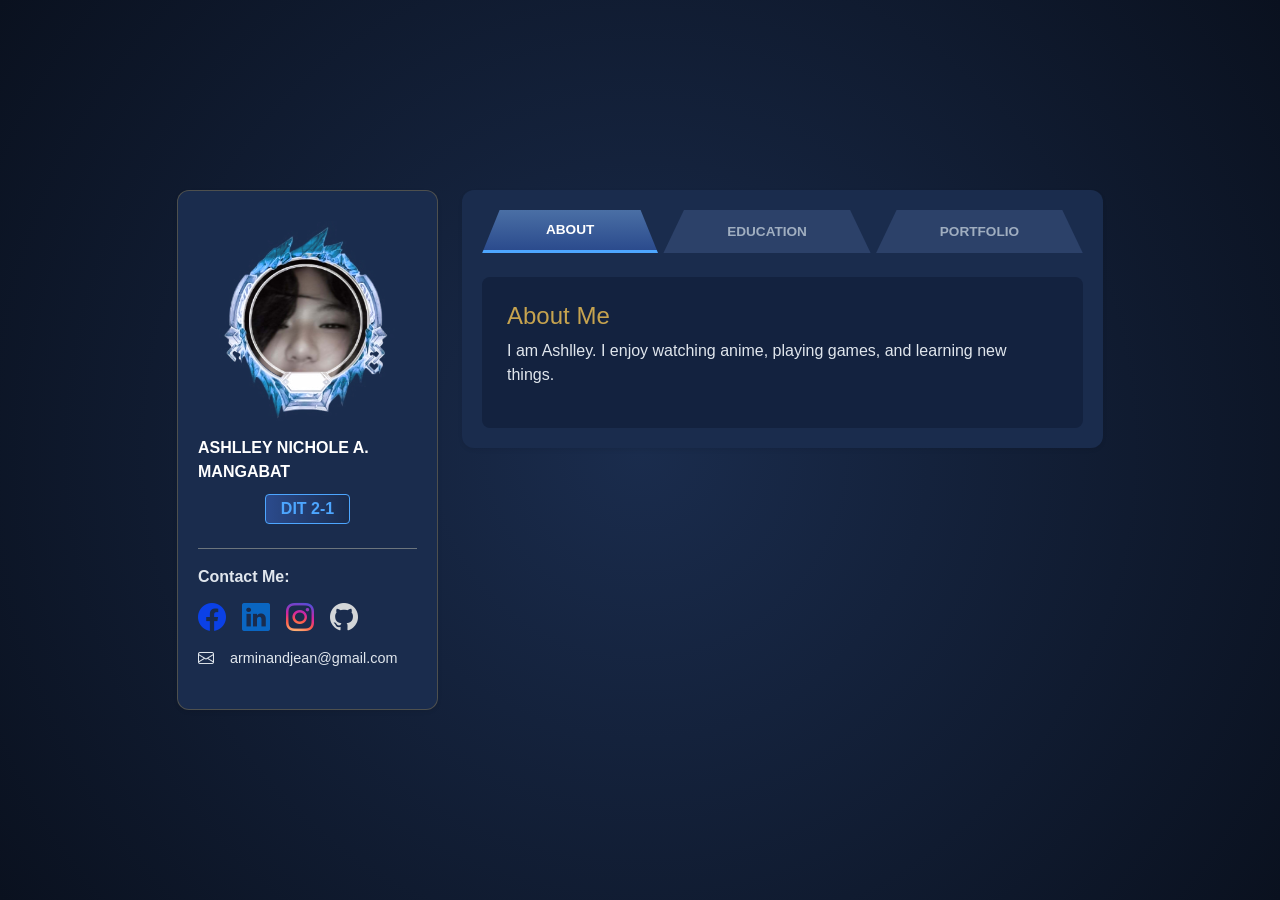
==== index.html @ 30bfc2dc "Update index.html" ====
<!DOCTYPE html>
<html lang="en">

<head>
    <meta charset="UTF-8">
    <meta name="viewport" content="width=device-width, initial-scale=1.0">
    <title>Portfolio - Ashlley</title>
    <link href="https://cdn.jsdelivr.net/npm/bootstrap@5.3.2/dist/css/bootstrap.min.css" rel="stylesheet">
    <link rel="stylesheet" href="https://cdn.jsdelivr.net/npm/bootstrap-icons@1.11.3/font/bootstrap-icons.min.css">
    <link href="style.css" rel="stylesheet">
</head>

<body class="d-flex align-items-center min-vh-100">

    <div class="container my-5">
        <div class="row g-4 justify-content-center align-items-start">
            <div class="col-12 col-md-4 col-lg-3">
                <div class="profile-card shadow-sm h-100">
                    <div class="profile-frame">
                        <img src="frame.png" class="frame-border" alt="Fantasy Border">
                        <img src="profilepic.jpg" class="profile-img" alt="Profile Picture">
                    </div>
                    <div class="profile-name">ASHLLEY NICHOLE A. MANGABAT</div>
                    <div class="level-box">DIT 2-1</div>

                    <div class="mt-4 pt-3 border-top border-secondary">
                        <p class="mb-2 fw-bold text-start">Contact Me:</p>

                        <div class="d-flex gap-3 mb-2 justify-content-start socials-container">
                            <a href="https://www.facebook.com/ashlley.nichole.mangabat" target="_blank" id="facebook" class="fs-3"><i
                                    class="bi bi-facebook"></i></a>
                            <a href="https://www.linkedin.com/in/mangabat-ashlley-nichole-a-837535406/" target="_blank" id="linkedin"
                                class="fs-3"><i class="bi bi-linkedin"></i></a>
                            <a href="https://www.instagram.com/keiraevangeline404/" target="_blank" id="instagram" class="fs-3"><i
                                    class="bi bi-instagram"></i></a>
                            <a href="https://github.com/ashlea1430" target="_blank" id="github" class="fs-3"><i
                                    class="bi bi-github"></i></a>
                        </div>

                        <div id="email" class="d-flex align-items-center gap-3 mb-2">
                            <i class="bi bi-envelope"></i>
                            <span id="email-text" style="font-size: 1rem;">arminandjean@gmail.com</span>
                        </div>
                    </div>
                </div>
            </div>

            <div class="col-12 col-md-8 col-lg-7">
                <div class="content-card shadow-sm h-100">
                    <div class="tabs d-flex mb-4">
                        <button class="tab-btn active" data-tab="about">ABOUT</button>
                        <button class="tab-btn" data-tab="education">EDUCATION</button>
                        <button class="tab-btn" data-tab="portfolio">PORTFOLIO</button>
                    </div>

                    <div class="panel active" id="about">
                        <div style="background: #13223f; padding: 25px; border-radius: 8px;">
                            <h1 style="color:var(--ml-gold); font-size:1.5rem;">About Me</h1>
                            <p>I am Ashlley. I enjoy watching anime, playing games, and learning new things.</p>
                        </div>
                    </div>

                    <div class="panel" id="education">
                        <div style="background: #13223f; padding: 25px; border-radius: 8px;">
                            <h1 style="color:var(--ml-gold); font-size:1.5rem;">Education</h1>
                            <p>DIT 2-1 Student</p>
                        </div>
                    </div>

                    <div class="panel" id="portfolio">
                        <div style="background: #13223f; padding: 25px; border-radius: 8px;">
                            <h1 style="color:var(--ml-gold); font-size:1.5rem;">Activities</h1>

                            <div class="p-3 mb-3 border-start border-4"
                                style="background: rgba(255,255,255,0.03); border-color: var(--ml-blue) !important; border-radius: 4px; display: flex; justify-content: space-between; align-items: center;">
                                <div>
                                    <strong
                                        style="color: var(--ml-blue); text-transform: uppercase; letter-spacing: 1px; font-size: 0.85rem;">
                                        A02 - Hardware Electronic Device Showcase
                                    </strong>
                                </div>
                                <a href="https://ashlea1430.github.io/A02/index.html" target="_blank"
                                    rel="noopener noreferrer"
                                    style="background: var(--ml-blue); color: white; padding: 6px 20px; border-radius: 4px; font-size: 0.7rem; text-decoration: none; transition: 0.3s; box-shadow: 0 0 15px rgba(77, 166, 255, 0.2); font-weight: 800; letter-spacing: 2px; text-transform: uppercase;">
                                    DEPLOY ➔
                                </a>
                            </div>
                            <div class="p-3 mb-3 border-start border-4"
                                style="background: rgba(255,255,255,0.03); border-color: var(--ml-blue) !important; border-radius: 4px; display: flex; justify-content: space-between; align-items: center;">
                                <div>
                                    <strong
                                        style="color: var(--ml-blue); text-transform: uppercase; letter-spacing: 1px; font-size: 0.85rem;">
                                        Midterm - MLBB API
                                    </strong>
                                </div>
                                <a href="https://ashlea1430.github.io/midterm/index.html" target="_blank"
                                    rel="noopener noreferrer"
                                    style="background: var(--ml-blue); color: white; padding: 6px 20px; border-radius: 4px; font-size: 0.7rem; text-decoration: none; transition: 0.3s; box-shadow: 0 0 15px rgba(77, 166, 255, 0.2); font-weight: 800; letter-spacing: 2px; text-transform: uppercase;">
                                    DEPLOY ➔
                                </a>
                            </div>
                        </div>
                    </div>
                </div>
            </div>

        </div>
    </div>

    <script src="script.js"></script>

</body>

</html>
---- style.css ----
:root {
    --bg-dark: #0f1c33;
    --card-bg: #1a2c4d;
    --ml-blue: #4da6ff;
    --ml-gold: #c6a34f;
    --text-main: #e0e6ed;
}

body {
    background-color: var(--bg-dark) !important;
    background-image: radial-gradient(circle at center, #1a2c4d 0%, #0a111f 100%);
    color: var(--text-main);
    font-family: 'Segoe UI', sans-serif;
}

.profile-frame {
    position: relative;
    width: 200px;
    height: 200px;
    margin: 0 auto;
    display: flex;
    justify-content: center;
    align-items: center;
    background: transparent;
}

.profile-img {
    width: 130px;
    height: 130px;
    object-fit: cover;
    border-radius: 50%;
    z-index: 1;
    position: absolute;
    top: 32px;
}

.frame-border {
    position: absolute;
    width: 100%;
    height: 100%;
    z-index: 2;
    object-fit: contain;
    pointer-events: none;
    mix-blend-mode: screen;
    filter: invert(1) hue-rotate(180deg);
}

.profile-card {
    background: var(--card-bg);
    border: 1px solid rgba(198, 163, 79, 0.3);
    border-radius: 12px;
    padding: 30px 20px;
    text-align: cente
}

.profile-name {
    font-weight: bold;
    color: #fff;
    font-size: 1rem;
    text-transform: uppercase;
    margin-top: 15px;
}

.level-box {
    background: linear-gradient(to right, #2b4b8d, #1a2c4d);
    border: 1px solid var(--ml-blue);
    color: var(--ml-blue);
    display: block;
    width: fit-content;
    padding: 2px 15px;
    border-radius: 4px;
    font-weight: bold;
    margin: 10px auto 0;
}   

.content-card {
    background: var(--card-bg);
    border-radius: 12px;
    padding: 20px;
}

.tab-btn {
    background: #2c4169;
    border: none;
    color: #a0aec0;
    padding: 10px 5px;
    font-weight: bold;
    flex: 1 1 auto;
    min-width: 80px;
    clip-path: polygon(10% 0%, 90% 0%, 100% 100%, 0% 100%);
    cursor: pointer;
    font-size: 0.85rem;
}

.tabs {
    display: flex;
    flex-wrap: wrap; 
    gap: 5px;
}

.tab-btn.active {
    background: linear-gradient(to bottom, #4a6fa5, #2b4b8d);
    color: white;
    border-bottom: 3px solid var(--ml-blue);
}

.panel {
    display: none;
}

.panel.active {
    display: block;
    animation: fadeIn 0.4s eas
}

#email-text {
    font-size: 0.9rem !important;
    word-break: break-all;
    overflow: hidden;
    text-overflow: ellipsis;
    max-width: 100%;
}

/* Base Styles for SocMed Icons */
#facebook {
    background: #0b41e6;
    -webkit-background-clip: text;
    background-clip: text;
    -webkit-text-fill-color: transparent;
}

#linkedin {
    background: #0A66C2;
    -webkit-background-clip: text;
    background-clip: text;
    -webkit-text-fill-color: transparent;
}

#instagram {
    background: radial-gradient(circle at 30% 107%, #fdf497 0%, #fdf497 5%, #fd5949 45%, #d6249f 60%, #285AEB 90%);
    -webkit-background-clip: text;
    background-clip: text;
    -webkit-text-fill-color: transparent;
}

#github {
    background: #d3d6d8;
    -webkit-background-clip: text;
    background-clip: text;
    -webkit-text-fill-color: transparent;
}

.socials-container a:hover {
    transform: translateY(-5px) scale(1.1);
    filter: brightness(1.1);
}

#facebook:hover {
    filter: drop-shadow(0 0 8px rgba(24, 119, 242, 0.6));
}

#linkedin:hover {
    filter: drop-shadow(0 0 8px rgba(10, 102, 194, 0.6));
}

#instagram:hover {
    filter: drop-shadow(0 0 8px rgba(214, 36, 159, 0.6));
}

#github:hover {
    filter: drop-shadow(0 0 8px rgba(255, 255, 255, 0.4));
}

@keyframes fadeIn {
    from {
        opacity: 0;
    }

    to {
        opacity: 1;
    }
}

@media (max-width: 400px) {
    .tab-btn {
        font-size: 0.7rem;
        min-width: 80px;
    }
}
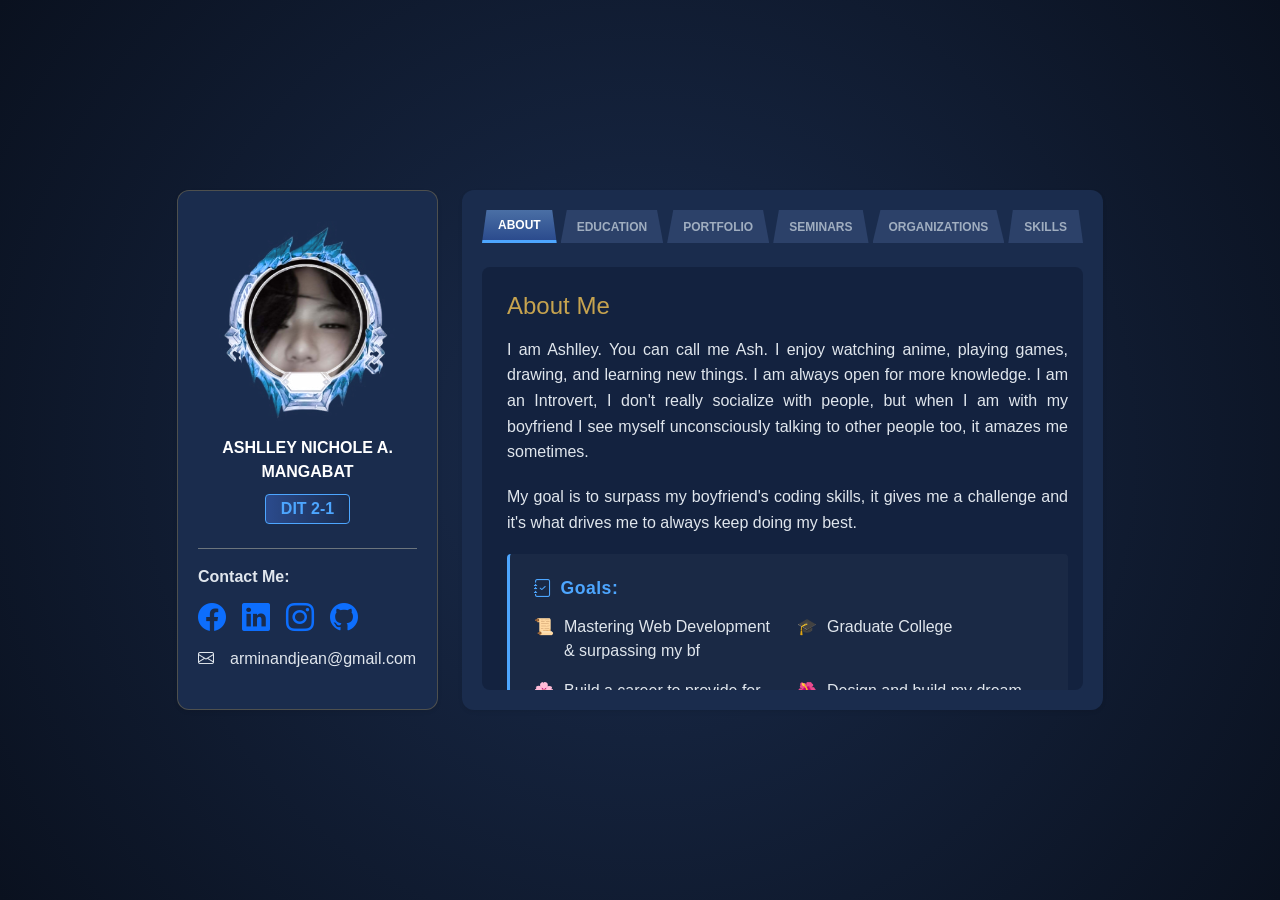
==== commit 1f586d7c: "message" ====
--- a/index.html
+++ b/index.html
@@ -8,12 +8,29 @@
     <link href="https://cdn.jsdelivr.net/npm/bootstrap@5.3.2/dist/css/bootstrap.min.css" rel="stylesheet">
     <link rel="stylesheet" href="https://cdn.jsdelivr.net/npm/bootstrap-icons@1.11.3/font/bootstrap-icons.min.css">
     <link href="style.css" rel="stylesheet">
+    <style>
+        /* Gaming-themed container for goals to prevent clutter */
+        .quest-box {
+            background: rgba(255, 255, 255, 0.03);
+            border-left: 3px solid var(--ml-blue);
+            border-radius: 4px;
+            padding: 1.5rem;
+            margin-top: 1.2rem;
+        }
+        .quest-item {
+            display: flex;
+            align-items: flex-start;
+            gap: 10px;
+            color: var(--text-main);
+        }
+    </style>
 </head>
 
 <body class="d-flex align-items-center min-vh-100">
 
     <div class="container my-5">
-        <div class="row g-4 justify-content-center align-items-start">
+        <div class="row g-4 justify-content-center align-items-stretch">
+            
             <div class="col-12 col-md-4 col-lg-3">
                 <div class="profile-card shadow-sm h-100">
                     <div class="profile-frame">
@@ -27,14 +44,10 @@
                         <p class="mb-2 fw-bold text-start">Contact Me:</p>
 
                         <div class="d-flex gap-3 mb-2 justify-content-start socials-container">
-                            <a href="https://www.facebook.com/ashlley.nichole.mangabat" target="_blank" id="facebook" class="fs-3"><i
-                                    class="bi bi-facebook"></i></a>
-                            <a href="https://www.linkedin.com/in/mangabat-ashlley-nichole-a-837535406/" target="_blank" id="linkedin"
-                                class="fs-3"><i class="bi bi-linkedin"></i></a>
-                            <a href="https://www.instagram.com/keiraevangeline404/" target="_blank" id="instagram" class="fs-3"><i
-                                    class="bi bi-instagram"></i></a>
-                            <a href="https://github.com/ashlea1430" target="_blank" id="github" class="fs-3"><i
-                                    class="bi bi-github"></i></a>
+                            <a href="https://www.facebook.com/ashlley.nichole.mangabat" target="_blank" id="facebook" class="fs-3"><i class="bi bi-facebook"></i></a>
+                            <a href="https://www.linkedin.com/in/mangabat-ashlley-nichole-a-837535406/" target="_blank" id="linkedin" class="fs-3"><i class="bi bi-linkedin"></i></a>
+                            <a href="https://www.instagram.com/keiraevangeline404/" target="_blank" id="instagram" class="fs-3"><i class="bi bi-instagram"></i></a>
+                            <a href="https://github.com/ashlea1430" target="_blank" id="github" class="fs-3"><i class="bi bi-github"></i></a>
                         </div>
 
                         <div id="email" class="d-flex align-items-center gap-3 mb-2">
@@ -46,61 +59,199 @@
             </div>
 
             <div class="col-12 col-md-8 col-lg-7">
-                <div class="content-card shadow-sm h-100">
-                    <div class="tabs d-flex mb-4">
+                <div class="content-card shadow-sm h-100 d-flex flex-column">
+                    
+                    <div class="tabs d-flex flex-wrap gap-1 mb-4">
                         <button class="tab-btn active" data-tab="about">ABOUT</button>
                         <button class="tab-btn" data-tab="education">EDUCATION</button>
                         <button class="tab-btn" data-tab="portfolio">PORTFOLIO</button>
+                        <button class="tab-btn" data-tab="seminars">SEMINARS</button>
+                        <button class="tab-btn" data-tab="organizations">ORGANIZATIONS</button>
+                        <button class="tab-btn" data-tab="skills">SKILLS</button>
                     </div>
 
                     <div class="panel active" id="about">
-                        <div style="background: #13223f; padding: 25px; border-radius: 8px;">
-                            <h1 style="color:var(--ml-gold); font-size:1.5rem;">About Me</h1>
-                            <p>I am Ashlley. I enjoy watching anime, playing games, and learning new things.</p>
+                        <div class="panel-inner">
+                            <h1 style="color:var(--ml-gold); font-size:1.5rem;" class="mb-3">About Me</h1>
+                            
+                            <p style="text-align: justify; line-height: 1.6; margin-bottom: 1.2rem;">
+                                I am Ashlley. You can call me Ash. I enjoy watching anime, playing games, drawing, and learning new things. I am always open for more knowledge. I am an Introvert, I don't really socialize with people, but when I am with my boyfriend I see myself unconsciously talking to other people too, it amazes me sometimes.
+                            </p>
+                            <p style="text-align: justify; line-height: 1.6; margin-bottom: 0;">
+                                My goal is to surpass my boyfriend's coding skills, it gives me a challenge and it's what drives me to always keep doing my best.
+                            </p>
+
+                            <div class="quest-box">
+                                <h2 style="color:var(--ml-blue); font-size:1.1rem; letter-spacing: 0.5px;" class="mb-3 fw-bold">
+                                    <i class="bi bi-journal-check me-2"></i>Goals:
+                                </h2>
+                                <div class="row g-3">
+                                    <div class="col-12 col-sm-6 quest-item">
+                                        <span>📜</span>
+                                        <div>Mastering Web Development &amp; surpassing my bf</div>
+                                    </div>
+                                    <div class="col-12 col-sm-6 quest-item">
+                                        <span>🎓</span>
+                                        <div>Graduate College</div>
+                                    </div>
+                                    <div class="col-12 col-sm-6 quest-item">
+                                        <span>🌸</span>
+                                        <div>Build a career to provide for my family</div>
+                                    </div>
+                                    <div class="col-12 col-sm-6 quest-item">
+                                        <span>🌺</span>
+                                        <div>Design and build my dream house</div>
+                                    </div>
+                                </div>
+                            </div>
+
                         </div>
                     </div>
 
                     <div class="panel" id="education">
-                        <div style="background: #13223f; padding: 25px; border-radius: 8px;">
-                            <h1 style="color:var(--ml-gold); font-size:1.5rem;">Education</h1>
-                            <p>DIT 2-1 Student</p>
+                        <div class="panel-inner">
+                            <h1 style="color:var(--ml-gold); font-size:1.5rem;" class="mb-4">Education</h1>
+                            
+                            <div class="mb-4 d-flex align-items-center gap-3">
+                                <img src="https://scontent.fmnl24-1.fna.fbcdn.net/v/t39.30808-6/300374556_397270912513000_3615777588425021471_n.jpg?_nc_cat=105&ccb=1-7&_nc_sid=6ee11a&_nc_eui2=AeHySVR0FuKU2r1ONrUGaIPQZrUG2lJseb1mtQbaUmx5vW7ML13UQY_i6GUzlk89P44Sik1JGuueDBAM1g4dqqiM&_nc_ohc=xMxo3y41BkgQ7kNvwGzXfPu&_nc_oc=AdrNbvvU09sDNI4_6WWw9B4AEI20HhacZ4jHyLJ_Hy6L7P46tXmORjZpMyaXeTDkCHk&_nc_zt=23&_nc_ht=scontent.fmnl24-1.fna&_nc_gid=xpoSAUqd9jab6PkVYO8WGw&_nc_ss=7b2a8&oh=00_Af7NoJdAf3UR8YJz1yt4lOxjG3OYCPMQFkoUKbFkzDu-SA&oe=6A0F498A" alt="CVS Logo" class="school-logo" style="width: 50px; height: 50px; object-fit: contain; border-radius: 4px;">
+                                <div>
+                                    <p class="mb-0"><strong class="text-white">Claire Ville School Inc.</strong></p>
+                                    <p class="text-white-50 small mb-0">Primary Education (kinder to Grade 4)</p>
+                                </div>
+                            </div>
+
+                            <div class="mb-4 d-flex align-items-center gap-3">
+                                <img src="https://scontent.fmnl24-1.fna.fbcdn.net/v/t1.6435-1/33184009_101780574044076_7009997079363715072_n.jpg?stp=c14.0.364.364a_dst-jpg_s200x200_tt6&_nc_cat=104&ccb=1-7&_nc_sid=e99d92&_nc_eui2=AeGIw7z7SKBoj7P8tycuR8C9mlXcqdPTO7OaVdyp09M7s9SnW674xikQJ7Vy-RCymMkaDhL6pEZVWhEwmedspEtc&_nc_ohc=6bieHYFXTbMQ7kNvwGVp-g3&_nc_oc=AdqpBugpSApwdSR4jmCtUJww21d5zaG-9NlfBId2A3LcN5UN3Poer95Jr5v98keWHWw&_nc_zt=24&_nc_ht=scontent.fmnl24-1.fna&_nc_gid=9sF_ZPLmnpC9bUWlBNYcjg&_nc_ss=7b2a8&oh=00_Af7vHjFduy0CDyCg-ixhJjFf_yKj5v6UbMqlgLeGeti8pw&oe=6A30E701" alt="AMS Logo" class="school-logo" style="width: 50px; height: 50px; object-fit: contain; border-radius: 4px;">
+                                <div>
+                                    <p class="mb-0"><strong class="text-white">AMS LEARNING School</strong></p>
+                                    <p class="text-white-50 small mb-0">Primary Education (Grade 5 to 6)</p>
+                                </div>
+                            </div>
+
+                            <div class="mb-4 d-flex align-items-center gap-3">
+                                <img src="https://scontent.fmnl24-1.fna.fbcdn.net/v/t39.30808-1/308777048_605923447986104_3025040726723976581_n.png?stp=dst-png_s200x200&_nc_cat=105&ccb=1-7&_nc_sid=2d3e12&_nc_eui2=AeHadgzQaG3Vpdsznf6SG7sq31a7N5exxdTfVrs3l7HF1KyfqQrg8EWI4yfM84y0WKgR9RhLHYj0uKL9D4TLHOKf&_nc_ohc=e30ntK4XWXYQ7kNvwGeIFn0&_nc_oc=AdqOvwCqz-Mh0WHIzB_jQVizxfPLqAs3ZfGmDjCisZgDmjp1dGNmigb5kMDsj4lwg_s&_nc_zt=24&_nc_ht=scontent.fmnl24-1.fna&_nc_gid=4x6M4NHomtArMR52CVX3gQ&_nc_ss=7b2a8&oh=00_Af5WtxwaWv6rE7QhyZXkr0GBnULdOFav5B4UkUTS4tFjzw&oe=6A0F26A7" alt="STA Logo" class="school-logo" style="width: 50px; height: 50px; object-fit: contain; border-radius: 4px;">
+                                <div>
+                                    <p class="mb-0"><strong class="text-white">St. Thomas Academy</strong></p>
+                                    <p class="text-white-50 small mb-0">Secondary Education</p>
+                                </div>
+                            </div>
+
+                            <div class="mb-2 d-flex align-items-center gap-3">
+                                <img src="https://scontent.fmnl24-1.fna.fbcdn.net/v/t39.30808-1/307702636_503778748424519_2894645270885238438_n.png?stp=dst-png_s200x200&_nc_cat=109&ccb=1-7&_nc_sid=2d3e12&_nc_eui2=AeGZRlD46sKDLAKb5BVd0pfqqkdJM2xgPJmqR0kzbGA8mVCvSzoa88q3q5wVg1tV2Ukb8SVpbq-Ot3feD377OyNC&_nc_ohc=7Y54nsym3v4Q7kNvwHRc0aG&_nc_oc=AdpcnJJVDufIBm5zHj2xTZHlTOZKWyx3Y7zego7Y6Wk8v5kTY56yVTKEuGBlncTi7WU&_nc_zt=24&_nc_ht=scontent.fmnl24-1.fna&_nc_gid=lubTluxM1n955hhUiI7gNA&_nc_ss=7b2a8&oh=00_Af6C3MPUzhhA88-6x1KQEjIAJBClC-NFXXhB0BYJbVIGYw&oe=6A0F2FD2" alt="PUP Logo" class="school-logo" style="width: 50px; height: 50px; object-fit: contain; border-radius: 4px;">
+                                <div>
+                                    <p class="mb-0"><strong class="text-white">Polytechnic University of the Philippines (Sto. Tomas Campus)</strong></p>
+                                    <p class="text-white-50 small mb-0">Tertiary Education</p>
+                                </div>
+                            </div>
                         </div>
                     </div>
 
                     <div class="panel" id="portfolio">
-                        <div style="background: #13223f; padding: 25px; border-radius: 8px;">
-                            <h1 style="color:var(--ml-gold); font-size:1.5rem;">Activities</h1>
-
-                            <div class="p-3 mb-3 border-start border-4"
-                                style="background: rgba(255,255,255,0.03); border-color: var(--ml-blue) !important; border-radius: 4px; display: flex; justify-content: space-between; align-items: center;">
-                                <div>
-                                    <strong
-                                        style="color: var(--ml-blue); text-transform: uppercase; letter-spacing: 1px; font-size: 0.85rem;">
+                        <div class="panel-inner">
+                            <h1 style="color:var(--ml-gold); font-size:1.5rem;" class="mb-3">Activities</h1>
+
+                            <div class="p-3 mb-3 border-start border-4" style="background: rgba(255,255,255,0.03); border-color: var(--ml-blue) !important; border-radius: 4px; display: flex; justify-content: space-between; align-items: center;">
+                                <div>
+                                    <strong style="color: var(--ml-blue); text-transform: uppercase; letter-spacing: 1px; font-size: 0.85rem;">
                                         A02 - Hardware Electronic Device Showcase
                                     </strong>
                                 </div>
-                                <a href="https://ashlea1430.github.io/A02/index.html" target="_blank"
-                                    rel="noopener noreferrer"
-                                    style="background: var(--ml-blue); color: white; padding: 6px 20px; border-radius: 4px; font-size: 0.7rem; text-decoration: none; transition: 0.3s; box-shadow: 0 0 15px rgba(77, 166, 255, 0.2); font-weight: 800; letter-spacing: 2px; text-transform: uppercase;">
+                                <a href="https://ashlea1430.github.io/A02/index.html" target="_blank" rel="noopener noreferrer" style="background: var(--ml-blue); color: white; padding: 6px 20px; border-radius: 4px; font-size: 0.7rem; text-decoration: none; transition: 0.3s; box-shadow: 0 0 15px rgba(77, 166, 255, 0.2); font-weight: 800; letter-spacing: 2px; text-transform: uppercase;">
                                     DEPLOY ➔
                                 </a>
                             </div>
-                            <div class="p-3 mb-3 border-start border-4"
-                                style="background: rgba(255,255,255,0.03); border-color: var(--ml-blue) !important; border-radius: 4px; display: flex; justify-content: space-between; align-items: center;">
-                                <div>
-                                    <strong
-                                        style="color: var(--ml-blue); text-transform: uppercase; letter-spacing: 1px; font-size: 0.85rem;">
+
+                            <div class="p-3 mb-3 border-start border-4" style="background: rgba(255,255,255,0.03); border-color: var(--ml-blue) !important; border-radius: 4px; display: flex; justify-content: space-between; align-items: center;">
+                                <div>
+                                    <strong style="color: var(--ml-blue); text-transform: uppercase; letter-spacing: 1px; font-size: 0.85rem;">
                                         Midterm - MLBB API
                                     </strong>
                                 </div>
-                                <a href="https://ashlea1430.github.io/midterm/index.html" target="_blank"
-                                    rel="noopener noreferrer"
-                                    style="background: var(--ml-blue); color: white; padding: 6px 20px; border-radius: 4px; font-size: 0.7rem; text-decoration: none; transition: 0.3s; box-shadow: 0 0 15px rgba(77, 166, 255, 0.2); font-weight: 800; letter-spacing: 2px; text-transform: uppercase;">
+                                <a href="https://ashlea1430.github.io/midterm/index.html" target="_blank" rel="noopener noreferrer" style="background: var(--ml-blue); color: white; padding: 6px 20px; border-radius: 4px; font-size: 0.7rem; text-decoration: none; transition: 0.3s; box-shadow: 0 0 15px rgba(77, 166, 255, 0.2); font-weight: 800; letter-spacing: 2px; text-transform: uppercase;">
                                     DEPLOY ➔
                                 </a>
                             </div>
                         </div>
                     </div>
+
+                    <div class="panel" id="seminars">
+                        <div class="panel-inner d-flex flex-column">
+                            <h1 style="color:var(--ml-gold); font-size:1.5rem;" class="mb-3">Seminars Attended:</h1>
+                            
+                            <div class="scrollable-panel-body">
+                                <ul style="color: var(--text-main); padding-left: 20px; line-height: 1.6; list-style-type: disc; margin-bottom: 0;">
+                                    <li style="margin-bottom: 20px;">
+                                        <strong style="color: var(--ml-blue); font-size: 1.05rem;">Career Talk</strong>
+                                        <div style="color: #a0aec0; font-size: 0.85rem; margin-top: 2px;">St. Thomas Academy</div>
+                                        <div style="color: #7a8fae; font-size: 0.8rem;">January 17, 2024</div>
+                                    </li>
+                                    <li style="margin-bottom: 20px;">
+                                        <strong style="color: var(--ml-blue); font-size: 1.05rem;">College Fair</strong>
+                                        <div style="color: #a0aec0; font-size: 0.85rem; margin-top: 2px;">St. Thomas Academy</div>
+                                        <div style="color: #7a8fae; font-size: 0.8rem;">January 18-19, 2024</div>
+                                    </li>
+                                    <li style="margin-bottom: 20px;">
+                                        <strong style="color: var(--ml-blue); font-size: 1.05rem;">PESO "Aksyon Bilis na may ngiting Tomasino" Program</strong>
+                                        <div style="color: #a0aec0; font-size: 0.85rem; margin-top: 2px;">St. Thomas Academy</div>
+                                        <div style="color: #7a8fae; font-size: 0.8rem;">January 22, 2024</div>
+                                    </li>
+                                    <li style="margin-bottom: 20px;">
+                                        <strong style="color: var(--ml-blue); font-size: 1.05rem;">Mula sa Puso, Dugong Alay ko</strong>
+                                        <div style="color: #a0aec0; font-size: 0.85rem; margin-top: 2px;">PUP</div>
+                                        <div style="color: #7a8fae; font-size: 0.8rem;">March 16, 2025</div>
+                                    </li>
+                                    <li style="margin-bottom: 20px;">
+                                        <strong style="color: var(--ml-blue); font-size: 1.05rem;">HALIGI NG PUSO AT TAPANG: What makes a Leader-LEADER</strong>
+                                        <div style="color: #a0aec0; font-size: 0.85rem; margin-top: 2px;">PUP</div>
+                                        <div style="color: #7a8fae; font-size: 0.8rem;">May 18, 2025</div>
+                                    </li>
+                                    <li style="margin-bottom: 20px;">
+                                        <strong style="color: var(--ml-blue); font-size: 1.05rem;">"Wonders of UI/UX Design: Where Creativity Meets Functionality"</strong>
+                                        <div style="color: #a0aec0; font-size: 0.85rem; margin-top: 2px;">PUP</div>
+                                        <div style="color: #7a8fae; font-size: 0.8rem;">April 18, 2026</div>
+                                    </li>
+                                </ul>
+                            </div>
+                        </div>
+                    </div>
+
+                    <div class="panel" id="organizations">
+                        <div class="scrollable-panel-body p-4">
+                            <ul style="color: var(--text-main); padding-left: 20px; line-height: 1.6; list-style-type: disc; margin-bottom: 0;">
+                                <li style="margin-bottom: 20px;">
+                                    <strong style="color: var(--ml-blue); font-size: 1.05rem;">Young Communicators Club</strong>
+                                    <div style="color: #a0aec0; font-size: 0.85rem; margin-top: 2px;">St. Thomas Academy</div>
+                                    <div style="color: #7a8fae; font-size: 0.8rem;">Auditor: 2020-2022</div>
+                                </li>
+                                <li style="margin-bottom: 20px;">
+                                    <strong style="color: var(--ml-blue); font-size: 1.05rem;">The Socials HUMMS</strong>
+                                    <div style="color: #a0aec0; font-size: 0.85rem; margin-top: 2px;">St. Thomas Academy</div>
+                                    <div style="color: #7a8fae; font-size: 0.8rem;">Member: 2023-2024</div>
+                                </li>
+                                <li style="margin-bottom: 20px;">
+                                    <strong style="color: var(--ml-blue); font-size: 1.05rem;">TEKNOLOHISTAS</strong>
+                                    <div style="color: #a0aec0; font-size: 0.85rem; margin-top: 2px;">PUP</div>
+                                    <div style="color: #7a8fae; font-size: 0.8rem;">Member: 2025-2026</div>
+                                </li>
+                            </ul>
+                        </div>
+                    </div>
+
+                    <div class="panel" id="skills">
+                        <div class="panel-inner">
+                            <h1 style="color:var(--ml-gold); font-size:1.5rem;" class="mb-3">Skills</h1>
+                            <ul>
+                            <li>Drawing</li>
+                            <li>Communicates well in the english language</li>
+                            <li>Hard working</li>
+                            <li>Knows how to design in Figma</li>
+                            <li>Somehow knowlegable in programming</li>
+                            <li>High Emotional Intelligence</li>
+                            <li>Creative</li>
+                            </ul>                       
+                        </div>
+                    </div>
+
                 </div>
             </div>
 
@@ -108,7 +259,6 @@
     </div>
 
     <script src="script.js"></script>
-
 </body>
 
-</html>
+</html>
--- a/style.css
+++ b/style.css
@@ -50,7 +50,7 @@
     border: 1px solid rgba(198, 163, 79, 0.3);
     border-radius: 12px;
     padding: 30px 20px;
-    text-align: cente
+    text-align: center;
 }
 
 .profile-name {
@@ -65,37 +65,31 @@
     background: linear-gradient(to right, #2b4b8d, #1a2c4d);
     border: 1px solid var(--ml-blue);
     color: var(--ml-blue);
-    display: block;
-    width: fit-content;
+    display: inline-block;
     padding: 2px 15px;
     border-radius: 4px;
     font-weight: bold;
-    margin: 10px auto 0;
-}   
+    margin-top: 10px;
+}
 
 .content-card {
     background: var(--card-bg);
     border-radius: 12px;
     padding: 20px;
+    max-height: 520px; 
 }
 
 .tab-btn {
     background: #2c4169;
     border: none;
     color: #a0aec0;
-    padding: 10px 5px;
+    padding: 6px 12px;
+    font-size: 0.75rem;
     font-weight: bold;
-    flex: 1 1 auto;
-    min-width: 80px;
-    clip-path: polygon(10% 0%, 90% 0%, 100% 100%, 0% 100%);
+    flex-grow: 1;
+    clip-path: polygon(6% 0%, 94% 0%, 100% 100%, 0% 100%);
     cursor: pointer;
-    font-size: 0.85rem;
-}
-
-.tabs {
-    display: flex;
-    flex-wrap: wrap; 
-    gap: 5px;
+    transition: all 0.2s ease;
 }
 
 .tab-btn.active {
@@ -106,84 +100,55 @@
 
 .panel {
     display: none;
+    flex-grow: 1;
+    overflow: hidden; 
 }
 
 .panel.active {
-    display: block;
-    animation: fadeIn 0.4s eas
+    display: flex;
+    flex-direction: column;
+    animation: fadeIn 0.4s ease;
 }
 
-#email-text {
-    font-size: 0.9rem !important;
-    word-break: break-all;
-    overflow: hidden;
-    text-overflow: ellipsis;
-    max-width: 100%;
+.panel-inner {
+    background: #13223f;
+    padding: 25px;
+    padding-right: 15px; 
+    border-radius: 8px;
+    height: 100%;
+    overflow-y: auto;   
 }
 
-/* Base Styles for SocMed Icons */
-#facebook {
-    background: #0b41e6;
-    -webkit-background-clip: text;
-    background-clip: text;
-    -webkit-text-fill-color: transparent;
+.scrollable-panel-body {
+    overflow-y: auto;
+    padding-right: 10px;
+    flex-grow: 1;
 }
 
-#linkedin {
-    background: #0A66C2;
-    -webkit-background-clip: text;
-    background-clip: text;
-    -webkit-text-fill-color: transparent;
+.scrollable-panel-body::-webkit-scrollbar,
+.panel-inner::-webkit-scrollbar {
+    width: 6px;
 }
 
-#instagram {
-    background: radial-gradient(circle at 30% 107%, #fdf497 0%, #fdf497 5%, #fd5949 45%, #d6249f 60%, #285AEB 90%);
-    -webkit-background-clip: text;
-    background-clip: text;
-    -webkit-text-fill-color: transparent;
+.scrollable-panel-body::-webkit-scrollbar-track,
+.panel-inner::-webkit-scrollbar-track {
+    background: #0b1526;
+    border-radius: 10px;
 }
 
-#github {
-    background: #d3d6d8;
-    -webkit-background-clip: text;
-    background-clip: text;
-    -webkit-text-fill-color: transparent;
+.scrollable-panel-body::-webkit-scrollbar-thumb,
+.panel-inner::-webkit-scrollbar-thumb {
+    background: #2c4169;
+    border-radius: 10px;
+    border: 1px solid var(--ml-blue);
 }
 
-.socials-container a:hover {
-    transform: translateY(-5px) scale(1.1);
-    filter: brightness(1.1);
-}
-
-#facebook:hover {
-    filter: drop-shadow(0 0 8px rgba(24, 119, 242, 0.6));
-}
-
-#linkedin:hover {
-    filter: drop-shadow(0 0 8px rgba(10, 102, 194, 0.6));
-}
-
-#instagram:hover {
-    filter: drop-shadow(0 0 8px rgba(214, 36, 159, 0.6));
-}
-
-#github:hover {
-    filter: drop-shadow(0 0 8px rgba(255, 255, 255, 0.4));
+.scrollable-panel-body::-webkit-scrollbar-thumb:hover,
+.panel-inner::-webkit-scrollbar-thumb:hover {
+    background: var(--ml-blue);
 }
 
 @keyframes fadeIn {
-    from {
-        opacity: 0;
-    }
-
-    to {
-        opacity: 1;
-    }
-}
-
-@media (max-width: 400px) {
-    .tab-btn {
-        font-size: 0.7rem;
-        min-width: 80px;
-    }
-}
+    from { opacity: 0; }
+    to { opacity: 1; }
+}
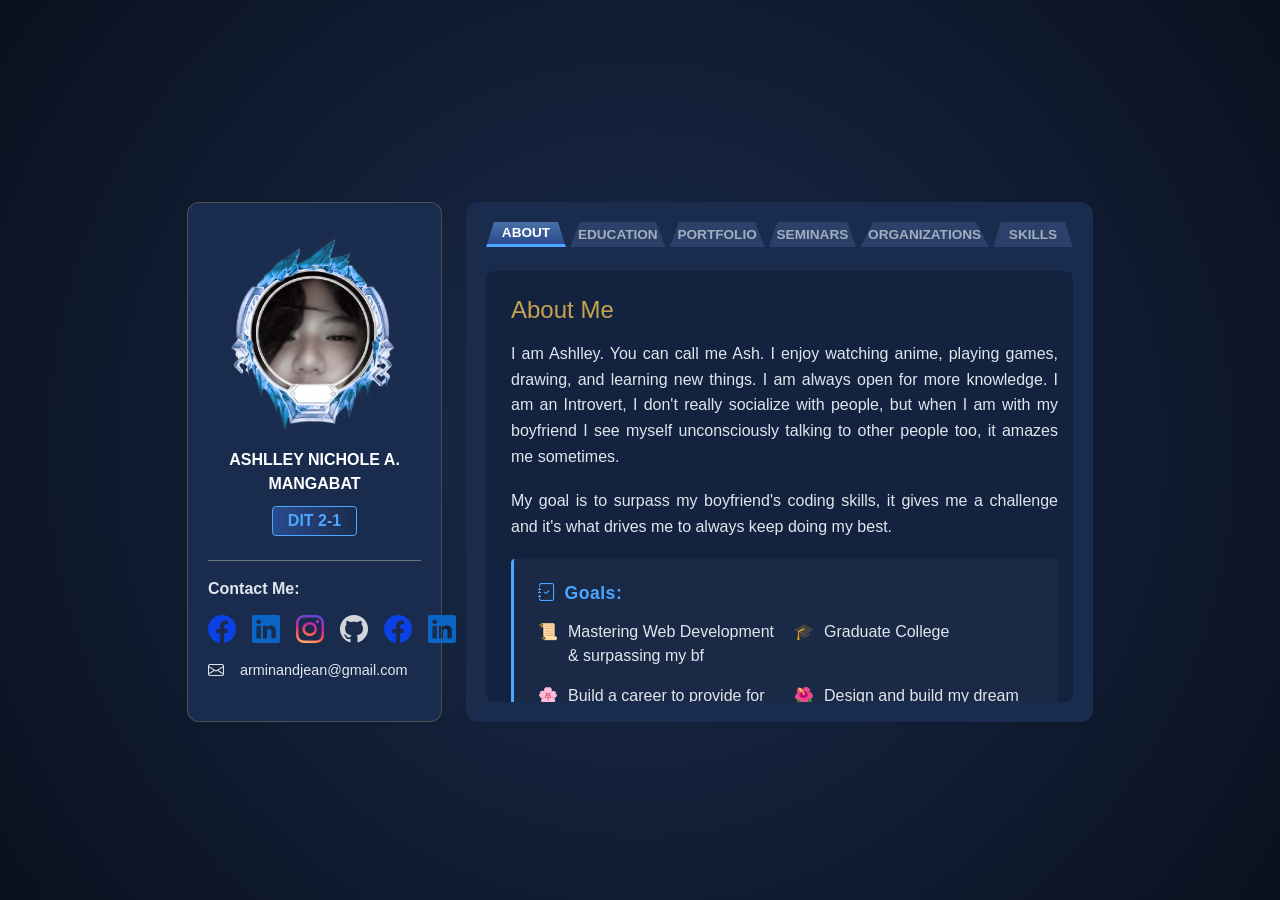
==== commit eb3ba152: "message" ====
--- a/index.html
+++ b/index.html
@@ -9,7 +9,6 @@
     <link rel="stylesheet" href="https://cdn.jsdelivr.net/npm/bootstrap-icons@1.11.3/font/bootstrap-icons.min.css">
     <link href="style.css" rel="stylesheet">
     <style>
-        /* Gaming-themed container for goals to prevent clutter */
         .quest-box {
             background: rgba(255, 255, 255, 0.03);
             border-left: 3px solid var(--ml-blue);
@@ -31,6 +30,7 @@
     <div class="container my-5">
         <div class="row g-4 justify-content-center align-items-stretch">
             
+        <div class="row g-4 justify-content-center align-items-start">
             <div class="col-12 col-md-4 col-lg-3">
                 <div class="profile-card shadow-sm h-100">
                     <div class="profile-frame">
@@ -48,6 +48,14 @@
                             <a href="https://www.linkedin.com/in/mangabat-ashlley-nichole-a-837535406/" target="_blank" id="linkedin" class="fs-3"><i class="bi bi-linkedin"></i></a>
                             <a href="https://www.instagram.com/keiraevangeline404/" target="_blank" id="instagram" class="fs-3"><i class="bi bi-instagram"></i></a>
                             <a href="https://github.com/ashlea1430" target="_blank" id="github" class="fs-3"><i class="bi bi-github"></i></a>
+                            <a href="https://www.facebook.com/ashlley.nichole.mangabat" target="_blank" id="facebook" class="fs-3"><i
+                                    class="bi bi-facebook"></i></a>
+                            <a href="https://www.linkedin.com/in/mangabat-ashlley-nichole-a-837535406/" target="_blank" id="linkedin"
+                                class="fs-3"><i class="bi bi-linkedin"></i></a>
+                            <a href="https://www.instagram.com/keiraevangeline404/" target="_blank" id="instagram" class="fs-3"><i
+                                    class="bi bi-instagram"></i></a>
+                            <a href="https://github.com/ashlea1430" target="_blank" id="github" class="fs-3"><i
+                                    class="bi bi-github"></i></a>
                         </div>
 
                         <div id="email" class="d-flex align-items-center gap-3 mb-2">
@@ -68,7 +76,7 @@
                         <button class="tab-btn" data-tab="seminars">SEMINARS</button>
                         <button class="tab-btn" data-tab="organizations">ORGANIZATIONS</button>
                         <button class="tab-btn" data-tab="skills">SKILLS</button>
-                    </div>
+                        </div>
 
                     <div class="panel active" id="about">
                         <div class="panel-inner">
@@ -104,6 +112,16 @@
                                     </div>
                                 </div>
                             </div>
+                    <div class="panel" id="education">
+                        <div style="background: #13223f; padding: 25px; border-radius: 8px;">
+                            <h1 style="color:var(--ml-gold); font-size:1.5rem;">Education</h1>
+                            <p>DIT 2-1 Student</p>
+                        </div>
+                    </div>
+
+                    <div class="panel" id="portfolio">
+                        <div style="background: #13223f; padding: 25px; border-radius: 8px;">
+                            <h1 style="color:var(--ml-gold); font-size:1.5rem;">Activities</h1>
 
                         </div>
                     </div>
@@ -251,7 +269,6 @@
                             </ul>                       
                         </div>
                     </div>
-
                 </div>
             </div>
 
--- a/style.css
+++ b/style.css
@@ -65,12 +65,13 @@
     background: linear-gradient(to right, #2b4b8d, #1a2c4d);
     border: 1px solid var(--ml-blue);
     color: var(--ml-blue);
-    display: inline-block;
+    display: block;
+    width: fit-content;
     padding: 2px 15px;
     border-radius: 4px;
     font-weight: bold;
-    margin-top: 10px;
-}
+    margin: 10px auto 0;
+}   
 
 .content-card {
     background: var(--card-bg);
@@ -83,6 +84,7 @@
     background: #2c4169;
     border: none;
     color: #a0aec0;
+<<<<<<< HEAD
     padding: 6px 12px;
     font-size: 0.75rem;
     font-weight: bold;
@@ -90,6 +92,21 @@
     clip-path: polygon(6% 0%, 94% 0%, 100% 100%, 0% 100%);
     cursor: pointer;
     transition: all 0.2s ease;
+=======
+    padding: 10px 5px;
+    font-weight: bold;
+    flex: 1 1 auto;
+    min-width: 80px;
+    clip-path: polygon(10% 0%, 90% 0%, 100% 100%, 0% 100%);
+    cursor: pointer;
+    font-size: 0.85rem;
+}
+
+.tabs {
+    display: flex;
+    flex-wrap: wrap; 
+    gap: 5px;
+>>>>>>> 30bfc2dcbdcd7621fff4456209d175b3f308c841
 }
 
 .tab-btn.active {
@@ -148,7 +165,83 @@
     background: var(--ml-blue);
 }
 
+#email-text {
+    font-size: 0.9rem !important;
+    word-break: break-all;
+    overflow: hidden;
+    text-overflow: ellipsis;
+    max-width: 100%;
+}
+
+/* Base Styles for SocMed Icons */
+#facebook {
+    background: #0b41e6;
+    -webkit-background-clip: text;
+    background-clip: text;
+    -webkit-text-fill-color: transparent;
+}
+
+#linkedin {
+    background: #0A66C2;
+    -webkit-background-clip: text;
+    background-clip: text;
+    -webkit-text-fill-color: transparent;
+}
+
+#instagram {
+    background: radial-gradient(circle at 30% 107%, #fdf497 0%, #fdf497 5%, #fd5949 45%, #d6249f 60%, #285AEB 90%);
+    -webkit-background-clip: text;
+    background-clip: text;
+    -webkit-text-fill-color: transparent;
+}
+
+#github {
+    background: #d3d6d8;
+    -webkit-background-clip: text;
+    background-clip: text;
+    -webkit-text-fill-color: transparent;
+}
+
+.socials-container a:hover {
+    transform: translateY(-5px) scale(1.1);
+    filter: brightness(1.1);
+}
+
+#facebook:hover {
+    filter: drop-shadow(0 0 8px rgba(24, 119, 242, 0.6));
+}
+
+#linkedin:hover {
+    filter: drop-shadow(0 0 8px rgba(10, 102, 194, 0.6));
+}
+
+#instagram:hover {
+    filter: drop-shadow(0 0 8px rgba(214, 36, 159, 0.6));
+}
+
+#github:hover {
+    filter: drop-shadow(0 0 8px rgba(255, 255, 255, 0.4));
+}
+
 @keyframes fadeIn {
+<<<<<<< HEAD
     from { opacity: 0; }
     to { opacity: 1; }
-}+}
+=======
+    from {
+        opacity: 0;
+    }
+
+    to {
+        opacity: 1;
+    }
+}
+
+@media (max-width: 400px) {
+    .tab-btn {
+        font-size: 0.7rem;
+        min-width: 80px;
+    }
+}
+>>>>>>> 30bfc2dcbdcd7621fff4456209d175b3f308c841
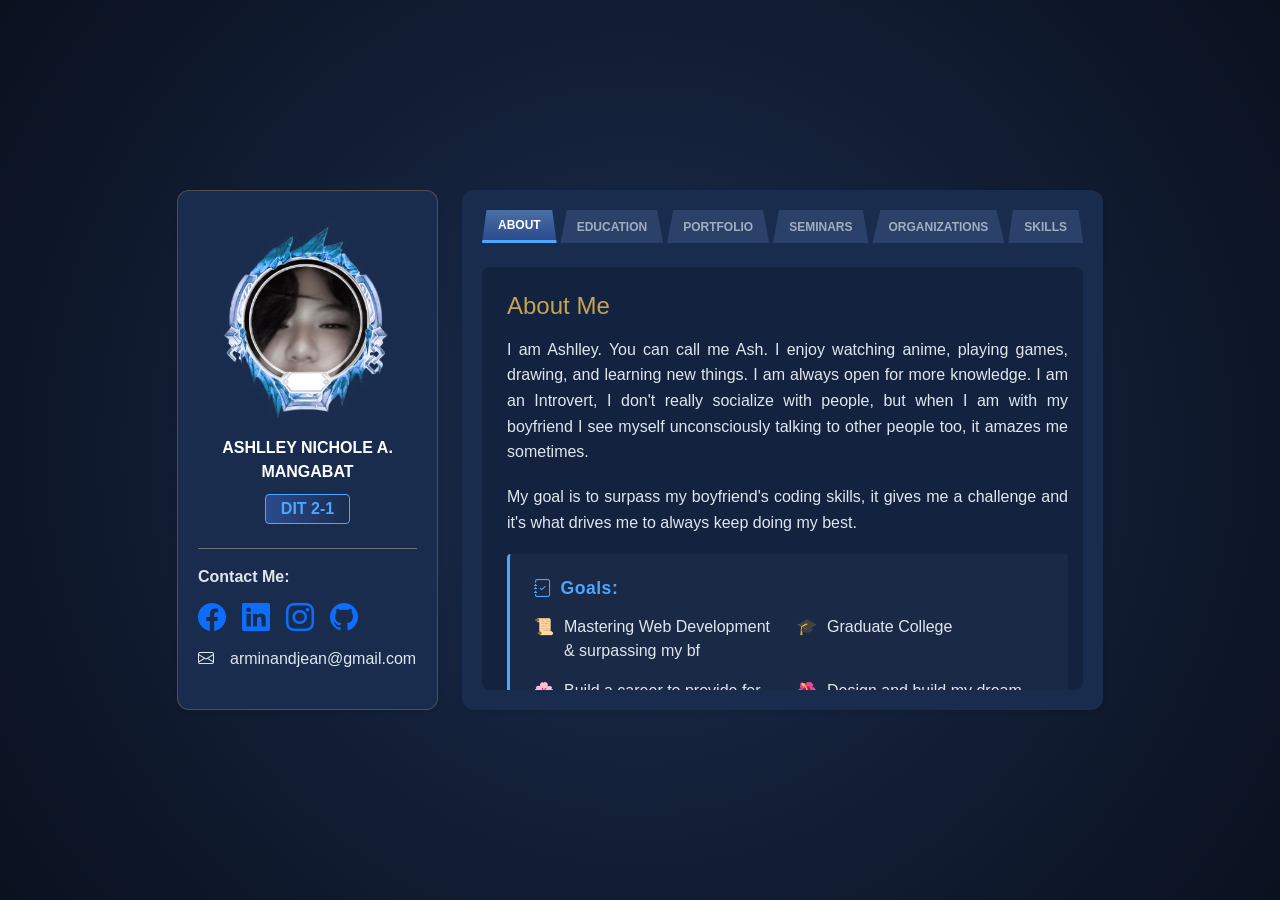
==== commit 921360ab: "message" ====
--- a/index.html
+++ b/index.html
@@ -7,8 +7,9 @@
     <title>Portfolio - Ashlley</title>
     <link href="https://cdn.jsdelivr.net/npm/bootstrap@5.3.2/dist/css/bootstrap.min.css" rel="stylesheet">
     <link rel="stylesheet" href="https://cdn.jsdelivr.net/npm/bootstrap-icons@1.11.3/font/bootstrap-icons.min.css">
-    <link href="style.css" rel="stylesheet">
+    <link href="style.css?v=1.1" rel="stylesheet">
     <style>
+        /* Gaming-themed container for goals to prevent clutter */
         .quest-box {
             background: rgba(255, 255, 255, 0.03);
             border-left: 3px solid var(--ml-blue);
@@ -30,7 +31,6 @@
     <div class="container my-5">
         <div class="row g-4 justify-content-center align-items-stretch">
             
-        <div class="row g-4 justify-content-center align-items-start">
             <div class="col-12 col-md-4 col-lg-3">
                 <div class="profile-card shadow-sm h-100">
                     <div class="profile-frame">
@@ -48,14 +48,6 @@
                             <a href="https://www.linkedin.com/in/mangabat-ashlley-nichole-a-837535406/" target="_blank" id="linkedin" class="fs-3"><i class="bi bi-linkedin"></i></a>
                             <a href="https://www.instagram.com/keiraevangeline404/" target="_blank" id="instagram" class="fs-3"><i class="bi bi-instagram"></i></a>
                             <a href="https://github.com/ashlea1430" target="_blank" id="github" class="fs-3"><i class="bi bi-github"></i></a>
-                            <a href="https://www.facebook.com/ashlley.nichole.mangabat" target="_blank" id="facebook" class="fs-3"><i
-                                    class="bi bi-facebook"></i></a>
-                            <a href="https://www.linkedin.com/in/mangabat-ashlley-nichole-a-837535406/" target="_blank" id="linkedin"
-                                class="fs-3"><i class="bi bi-linkedin"></i></a>
-                            <a href="https://www.instagram.com/keiraevangeline404/" target="_blank" id="instagram" class="fs-3"><i
-                                    class="bi bi-instagram"></i></a>
-                            <a href="https://github.com/ashlea1430" target="_blank" id="github" class="fs-3"><i
-                                    class="bi bi-github"></i></a>
                         </div>
 
                         <div id="email" class="d-flex align-items-center gap-3 mb-2">
@@ -76,7 +68,7 @@
                         <button class="tab-btn" data-tab="seminars">SEMINARS</button>
                         <button class="tab-btn" data-tab="organizations">ORGANIZATIONS</button>
                         <button class="tab-btn" data-tab="skills">SKILLS</button>
-                        </div>
+                    </div>
 
                     <div class="panel active" id="about">
                         <div class="panel-inner">
@@ -112,16 +104,6 @@
                                     </div>
                                 </div>
                             </div>
-                    <div class="panel" id="education">
-                        <div style="background: #13223f; padding: 25px; border-radius: 8px;">
-                            <h1 style="color:var(--ml-gold); font-size:1.5rem;">Education</h1>
-                            <p>DIT 2-1 Student</p>
-                        </div>
-                    </div>
-
-                    <div class="panel" id="portfolio">
-                        <div style="background: #13223f; padding: 25px; border-radius: 8px;">
-                            <h1 style="color:var(--ml-gold); font-size:1.5rem;">Activities</h1>
 
                         </div>
                     </div>
@@ -234,41 +216,45 @@
                     </div>
 
                     <div class="panel" id="organizations">
-                        <div class="scrollable-panel-body p-4">
-                            <ul style="color: var(--text-main); padding-left: 20px; line-height: 1.6; list-style-type: disc; margin-bottom: 0;">
-                                <li style="margin-bottom: 20px;">
-                                    <strong style="color: var(--ml-blue); font-size: 1.05rem;">Young Communicators Club</strong>
-                                    <div style="color: #a0aec0; font-size: 0.85rem; margin-top: 2px;">St. Thomas Academy</div>
-                                    <div style="color: #7a8fae; font-size: 0.8rem;">Auditor: 2020-2022</div>
-                                </li>
-                                <li style="margin-bottom: 20px;">
-                                    <strong style="color: var(--ml-blue); font-size: 1.05rem;">The Socials HUMMS</strong>
-                                    <div style="color: #a0aec0; font-size: 0.85rem; margin-top: 2px;">St. Thomas Academy</div>
-                                    <div style="color: #7a8fae; font-size: 0.8rem;">Member: 2023-2024</div>
-                                </li>
-                                <li style="margin-bottom: 20px;">
-                                    <strong style="color: var(--ml-blue); font-size: 1.05rem;">TEKNOLOHISTAS</strong>
-                                    <div style="color: #a0aec0; font-size: 0.85rem; margin-top: 2px;">PUP</div>
-                                    <div style="color: #7a8fae; font-size: 0.8rem;">Member: 2025-2026</div>
-                                </li>
-                            </ul>
+                        <div class="panel-inner d-flex flex-column">
+                            <h1 style="color:var(--ml-gold); font-size:1.5rem;" class="mb-3">Organizations</h1>
+                            <div class="scrollable-panel-body">
+                                <ul style="color: var(--text-main); padding-left: 20px; line-height: 1.6; list-style-type: disc; margin-bottom: 0;">
+                                    <li style="margin-bottom: 20px;">
+                                        <strong style="color: var(--ml-blue); font-size: 1.05rem;">Young Communicators Club</strong>
+                                        <div style="color: #a0aec0; font-size: 0.85rem; margin-top: 2px;">St. Thomas Academy</div>
+                                        <div style="color: #7a8fae; font-size: 0.8rem;">Auditor: 2020-2022</div>
+                                    </li>
+                                    <li style="margin-bottom: 20px;">
+                                        <strong style="color: var(--ml-blue); font-size: 1.05rem;">The Socials HUMMS</strong>
+                                        <div style="color: #a0aec0; font-size: 0.85rem; margin-top: 2px;">St. Thomas Academy</div>
+                                        <div style="color: #7a8fae; font-size: 0.8rem;">Member: 2023-2024</div>
+                                    </li>
+                                    <li style="margin-bottom: 20px;">
+                                        <strong style="color: var(--ml-blue); font-size: 1.05rem;">TEKNOLOHISTAS</strong>
+                                        <div style="color: #a0aec0; font-size: 0.85rem; margin-top: 2px;">PUP</div>
+                                        <div style="color: #7a8fae; font-size: 0.8rem;">Member: 2025-2026</div>
+                                    </li>
+                                </ul>
+                            </div>
                         </div>
                     </div>
 
                     <div class="panel" id="skills">
                         <div class="panel-inner">
                             <h1 style="color:var(--ml-gold); font-size:1.5rem;" class="mb-3">Skills</h1>
-                            <ul>
-                            <li>Drawing</li>
-                            <li>Communicates well in the english language</li>
-                            <li>Hard working</li>
-                            <li>Knows how to design in Figma</li>
-                            <li>Somehow knowlegable in programming</li>
-                            <li>High Emotional Intelligence</li>
-                            <li>Creative</li>
+                            <ul style="line-height: 1.8;">
+                                <li>Drawing</li>
+                                <li>Communicates well in the English language</li>
+                                <li>Hard working</li>
+                                <li>Knows how to design in Figma</li>
+                                <li>Somehow knowledgeable in programming</li>
+                                <li>High Emotional Intelligence</li>
+                                <li>Creative</li>
                             </ul>                       
                         </div>
                     </div>
+
                 </div>
             </div>
 
--- a/style.css
+++ b/style.css
@@ -65,26 +65,25 @@
     background: linear-gradient(to right, #2b4b8d, #1a2c4d);
     border: 1px solid var(--ml-blue);
     color: var(--ml-blue);
-    display: block;
-    width: fit-content;
+    display: inline-block;
     padding: 2px 15px;
     border-radius: 4px;
     font-weight: bold;
-    margin: 10px auto 0;
-}   
+    margin-top: 10px;
+}
 
 .content-card {
     background: var(--card-bg);
     border-radius: 12px;
     padding: 20px;
     max-height: 520px; 
+    overflow: hidden; /* Enforces absolute restriction so inner elements scroll */
 }
 
 .tab-btn {
     background: #2c4169;
     border: none;
     color: #a0aec0;
-<<<<<<< HEAD
     padding: 6px 12px;
     font-size: 0.75rem;
     font-weight: bold;
@@ -92,21 +91,6 @@
     clip-path: polygon(6% 0%, 94% 0%, 100% 100%, 0% 100%);
     cursor: pointer;
     transition: all 0.2s ease;
-=======
-    padding: 10px 5px;
-    font-weight: bold;
-    flex: 1 1 auto;
-    min-width: 80px;
-    clip-path: polygon(10% 0%, 90% 0%, 100% 100%, 0% 100%);
-    cursor: pointer;
-    font-size: 0.85rem;
-}
-
-.tabs {
-    display: flex;
-    flex-wrap: wrap; 
-    gap: 5px;
->>>>>>> 30bfc2dcbdcd7621fff4456209d175b3f308c841
 }
 
 .tab-btn.active {
@@ -133,7 +117,7 @@
     padding-right: 15px; 
     border-radius: 8px;
     height: 100%;
-    overflow-y: auto;   
+    overflow-y: auto;   /* Allows vertical scrolling inside standard text cards */
 }
 
 .scrollable-panel-body {
@@ -142,6 +126,7 @@
     flex-grow: 1;
 }
 
+/* Custom Webkit Scrollbars for Gaming aesthetic Uniformity */
 .scrollable-panel-body::-webkit-scrollbar,
 .panel-inner::-webkit-scrollbar {
     width: 6px;
@@ -165,83 +150,7 @@
     background: var(--ml-blue);
 }
 
-#email-text {
-    font-size: 0.9rem !important;
-    word-break: break-all;
-    overflow: hidden;
-    text-overflow: ellipsis;
-    max-width: 100%;
-}
-
-/* Base Styles for SocMed Icons */
-#facebook {
-    background: #0b41e6;
-    -webkit-background-clip: text;
-    background-clip: text;
-    -webkit-text-fill-color: transparent;
-}
-
-#linkedin {
-    background: #0A66C2;
-    -webkit-background-clip: text;
-    background-clip: text;
-    -webkit-text-fill-color: transparent;
-}
-
-#instagram {
-    background: radial-gradient(circle at 30% 107%, #fdf497 0%, #fdf497 5%, #fd5949 45%, #d6249f 60%, #285AEB 90%);
-    -webkit-background-clip: text;
-    background-clip: text;
-    -webkit-text-fill-color: transparent;
-}
-
-#github {
-    background: #d3d6d8;
-    -webkit-background-clip: text;
-    background-clip: text;
-    -webkit-text-fill-color: transparent;
-}
-
-.socials-container a:hover {
-    transform: translateY(-5px) scale(1.1);
-    filter: brightness(1.1);
-}
-
-#facebook:hover {
-    filter: drop-shadow(0 0 8px rgba(24, 119, 242, 0.6));
-}
-
-#linkedin:hover {
-    filter: drop-shadow(0 0 8px rgba(10, 102, 194, 0.6));
-}
-
-#instagram:hover {
-    filter: drop-shadow(0 0 8px rgba(214, 36, 159, 0.6));
-}
-
-#github:hover {
-    filter: drop-shadow(0 0 8px rgba(255, 255, 255, 0.4));
-}
-
 @keyframes fadeIn {
-<<<<<<< HEAD
     from { opacity: 0; }
     to { opacity: 1; }
-}
-=======
-    from {
-        opacity: 0;
-    }
-
-    to {
-        opacity: 1;
-    }
-}
-
-@media (max-width: 400px) {
-    .tab-btn {
-        font-size: 0.7rem;
-        min-width: 80px;
-    }
-}
->>>>>>> 30bfc2dcbdcd7621fff4456209d175b3f308c841
+}
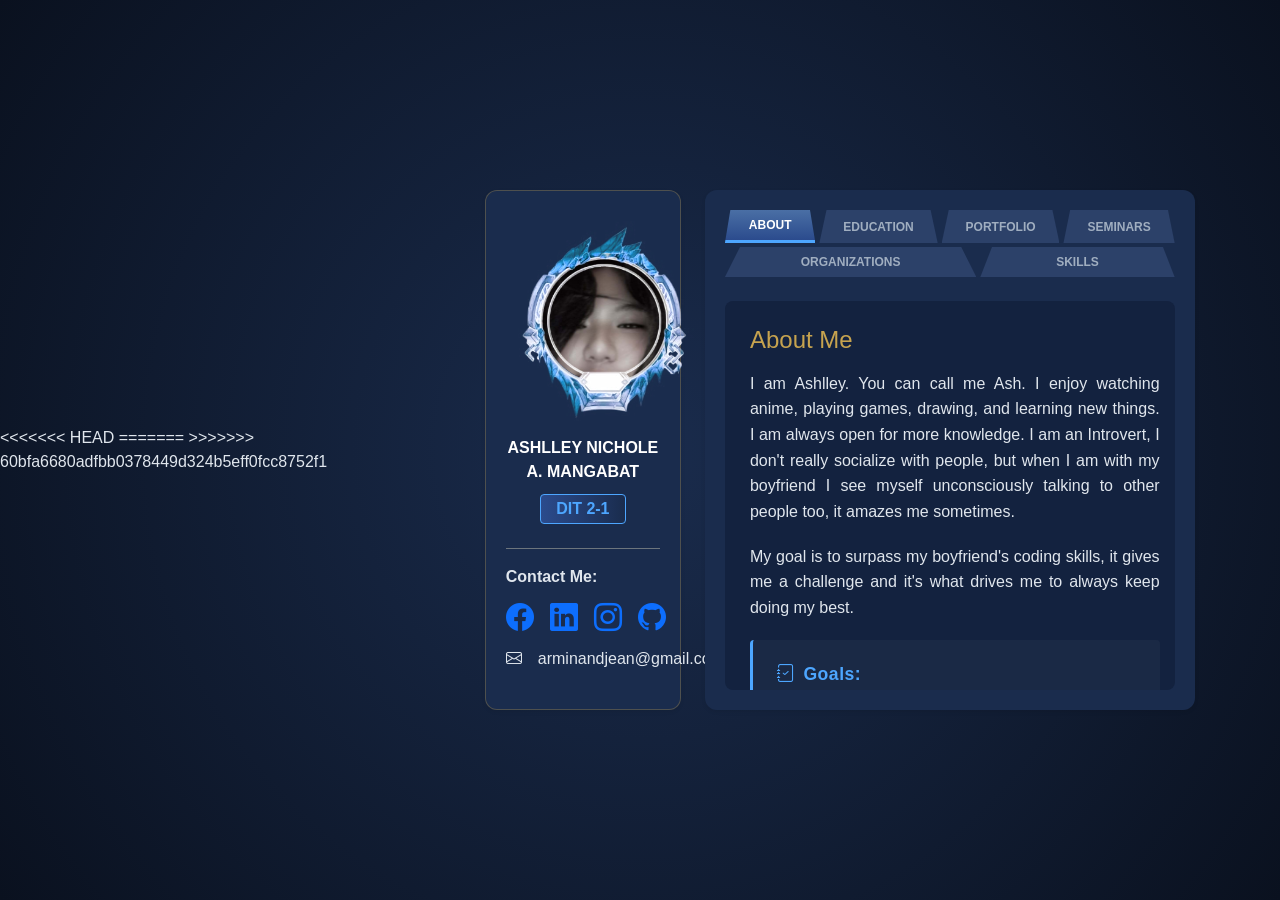
==== commit 0b653a7b: "Fix merge conflict and apply finalized layout updates" ====
--- a/index.html
+++ b/index.html
@@ -7,7 +7,11 @@
     <title>Portfolio - Ashlley</title>
     <link href="https://cdn.jsdelivr.net/npm/bootstrap@5.3.2/dist/css/bootstrap.min.css" rel="stylesheet">
     <link rel="stylesheet" href="https://cdn.jsdelivr.net/npm/bootstrap-icons@1.11.3/font/bootstrap-icons.min.css">
+<<<<<<< HEAD
     <link href="style.css?v=1.1" rel="stylesheet">
+=======
+    <link rel="stylesheet" href="./style.css">    
+>>>>>>> 60bfa6680adfbb0378449d324b5eff0fcc8752f1
     <style>
         /* Gaming-themed container for goals to prevent clutter */
         .quest-box {
@@ -264,4 +268,4 @@
     <script src="script.js"></script>
 </body>
 
-</html>+</html>
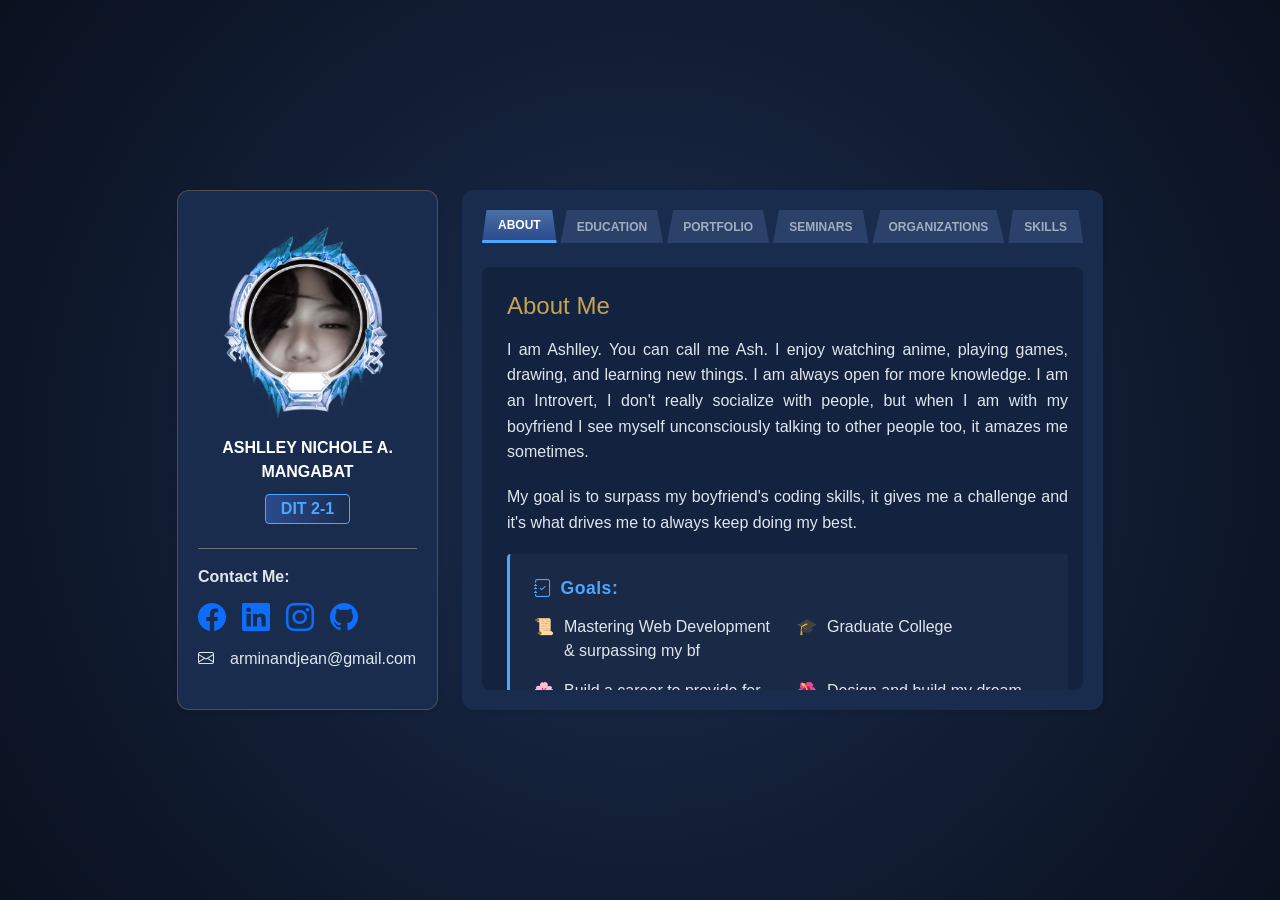
==== commit c80c05b1: "Update index.html" ====
--- a/index.html
+++ b/index.html
@@ -7,13 +7,9 @@
     <title>Portfolio - Ashlley</title>
     <link href="https://cdn.jsdelivr.net/npm/bootstrap@5.3.2/dist/css/bootstrap.min.css" rel="stylesheet">
     <link rel="stylesheet" href="https://cdn.jsdelivr.net/npm/bootstrap-icons@1.11.3/font/bootstrap-icons.min.css">
-<<<<<<< HEAD
     <link href="style.css?v=1.1" rel="stylesheet">
-=======
     <link rel="stylesheet" href="./style.css">    
->>>>>>> 60bfa6680adfbb0378449d324b5eff0fcc8752f1
     <style>
-        /* Gaming-themed container for goals to prevent clutter */
         .quest-box {
             background: rgba(255, 255, 255, 0.03);
             border-left: 3px solid var(--ml-blue);
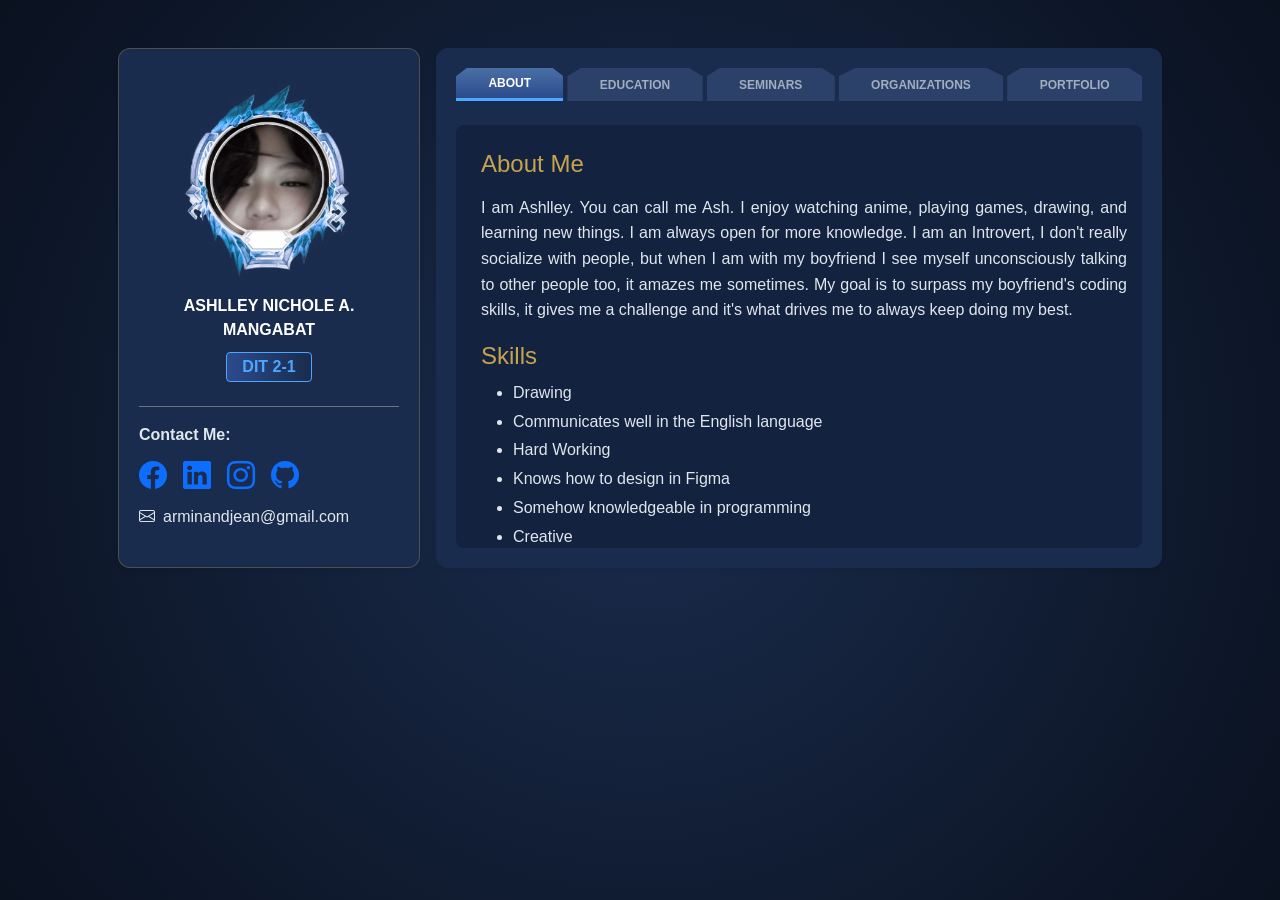
==== commit e958c591: "Update index.html" ====
--- a/index.html
+++ b/index.html
@@ -8,29 +8,15 @@
     <link href="https://cdn.jsdelivr.net/npm/bootstrap@5.3.2/dist/css/bootstrap.min.css" rel="stylesheet">
     <link rel="stylesheet" href="https://cdn.jsdelivr.net/npm/bootstrap-icons@1.11.3/font/bootstrap-icons.min.css">
     <link href="style.css?v=1.1" rel="stylesheet">
-    <link rel="stylesheet" href="./style.css">    
+    <link rel="stylesheet" href="./style.css">
     <style>
-        .quest-box {
-            background: rgba(255, 255, 255, 0.03);
-            border-left: 3px solid var(--ml-blue);
-            border-radius: 4px;
-            padding: 1.5rem;
-            margin-top: 1.2rem;
-        }
-        .quest-item {
-            display: flex;
-            align-items: flex-start;
-            gap: 10px;
-            color: var(--text-main);
-        }
+
     </style>
 </head>
 
-<body class="d-flex align-items-center min-vh-100">
-
-    <div class="container my-5">
-        <div class="row g-4 justify-content-center align-items-stretch">
-            
+<body class="d-flex min-vh-100">
+    <div class="container-fluid my-5">
+        <div class="row g-3 justify-content-center align-items-start">
             <div class="col-12 col-md-4 col-lg-3">
                 <div class="profile-card shadow-sm h-100">
                     <div class="profile-frame">
@@ -44,13 +30,17 @@
                         <p class="mb-2 fw-bold text-start">Contact Me:</p>
 
                         <div class="d-flex gap-3 mb-2 justify-content-start socials-container">
-                            <a href="https://www.facebook.com/ashlley.nichole.mangabat" target="_blank" id="facebook" class="fs-3"><i class="bi bi-facebook"></i></a>
-                            <a href="https://www.linkedin.com/in/mangabat-ashlley-nichole-a-837535406/" target="_blank" id="linkedin" class="fs-3"><i class="bi bi-linkedin"></i></a>
-                            <a href="https://www.instagram.com/keiraevangeline404/" target="_blank" id="instagram" class="fs-3"><i class="bi bi-instagram"></i></a>
-                            <a href="https://github.com/ashlea1430" target="_blank" id="github" class="fs-3"><i class="bi bi-github"></i></a>
-                        </div>
-
-                        <div id="email" class="d-flex align-items-center gap-3 mb-2">
+                            <a href="https://www.facebook.com/ashlley.nichole.mangabat" target="_blank" id="facebook"
+                                class="fs-3"><i class="bi bi-facebook"></i></a>
+                            <a href="https://www.linkedin.com/in/mangabat-ashlley-nichole-a-837535406/" target="_blank"
+                                id="linkedin" class="fs-3"><i class="bi bi-linkedin"></i></a>
+                            <a href="https://www.instagram.com/keiraevangeline404/" target="_blank" id="instagram"
+                                class="fs-3"><i class="bi bi-instagram"></i></a>
+                            <a href="https://github.com/ashlea1430" target="_blank" id="github" class="fs-3"><i
+                                    class="bi bi-github"></i></a>
+                        </div>
+
+                        <div id="email" class="d-flex align-items-center gap-2 mb-2">
                             <i class="bi bi-envelope"></i>
                             <span id="email-text" style="font-size: 1rem;">arminandjean@gmail.com</span>
                         </div>
@@ -60,29 +50,41 @@
 
             <div class="col-12 col-md-8 col-lg-7">
                 <div class="content-card shadow-sm h-100 d-flex flex-column">
-                    
+
                     <div class="tabs d-flex flex-wrap gap-1 mb-4">
                         <button class="tab-btn active" data-tab="about">ABOUT</button>
                         <button class="tab-btn" data-tab="education">EDUCATION</button>
-                        <button class="tab-btn" data-tab="portfolio">PORTFOLIO</button>
                         <button class="tab-btn" data-tab="seminars">SEMINARS</button>
                         <button class="tab-btn" data-tab="organizations">ORGANIZATIONS</button>
-                        <button class="tab-btn" data-tab="skills">SKILLS</button>
+                        <button class="tab-btn" data-tab="portfolio">PORTFOLIO</button>
                     </div>
 
                     <div class="panel active" id="about">
                         <div class="panel-inner">
                             <h1 style="color:var(--ml-gold); font-size:1.5rem;" class="mb-3">About Me</h1>
-                            
+
                             <p style="text-align: justify; line-height: 1.6; margin-bottom: 1.2rem;">
-                                I am Ashlley. You can call me Ash. I enjoy watching anime, playing games, drawing, and learning new things. I am always open for more knowledge. I am an Introvert, I don't really socialize with people, but when I am with my boyfriend I see myself unconsciously talking to other people too, it amazes me sometimes.
+                                I am Ashlley. You can call me Ash. I enjoy watching anime, playing games, drawing, and
+                                learning new things. I am always open for more knowledge. I am an Introvert, I don't
+                                really socialize with people, but when I am with my boyfriend I see myself unconsciously
+                                talking to other people too, it amazes me sometimes. My goal is to surpass my
+                                boyfriend's coding skills,
+                                it gives me a challenge and it's what drives me to always keep doing my best.
                             </p>
-                            <p style="text-align: justify; line-height: 1.6; margin-bottom: 0;">
-                                My goal is to surpass my boyfriend's coding skills, it gives me a challenge and it's what drives me to always keep doing my best.
-                            </p>
+
+                            <h1 style="color:var(--ml-gold); font-size:1.5rem;">Skills</h1>
+                            <ul style="line-height: 1.8;">
+                                <li>Drawing</li>
+                                <li>Communicates well in the English language</li>
+                                <li>Hard Working</li>
+                                <li>Knows how to design in Figma</li>
+                                <li>Somehow knowledgeable in programming</li>
+                                <li>Creative</li>
+                            </ul>
 
                             <div class="quest-box">
-                                <h2 style="color:var(--ml-blue); font-size:1.1rem; letter-spacing: 0.5px;" class="mb-3 fw-bold">
+                                <h2 style="color:var(--ml-blue); font-size:1.1rem; letter-spacing: 0.5px;"
+                                    class="mb-3 fw-bold">
                                     <i class="bi bi-journal-check me-2"></i>Goals:
                                 </h2>
                                 <div class="row g-3">
@@ -111,9 +113,11 @@
                     <div class="panel" id="education">
                         <div class="panel-inner">
                             <h1 style="color:var(--ml-gold); font-size:1.5rem;" class="mb-4">Education</h1>
-                            
+
                             <div class="mb-4 d-flex align-items-center gap-3">
-                                <img src="https://scontent.fmnl24-1.fna.fbcdn.net/v/t39.30808-6/300374556_397270912513000_3615777588425021471_n.jpg?_nc_cat=105&ccb=1-7&_nc_sid=6ee11a&_nc_eui2=AeHySVR0FuKU2r1ONrUGaIPQZrUG2lJseb1mtQbaUmx5vW7ML13UQY_i6GUzlk89P44Sik1JGuueDBAM1g4dqqiM&_nc_ohc=xMxo3y41BkgQ7kNvwGzXfPu&_nc_oc=AdrNbvvU09sDNI4_6WWw9B4AEI20HhacZ4jHyLJ_Hy6L7P46tXmORjZpMyaXeTDkCHk&_nc_zt=23&_nc_ht=scontent.fmnl24-1.fna&_nc_gid=xpoSAUqd9jab6PkVYO8WGw&_nc_ss=7b2a8&oh=00_Af7NoJdAf3UR8YJz1yt4lOxjG3OYCPMQFkoUKbFkzDu-SA&oe=6A0F498A" alt="CVS Logo" class="school-logo" style="width: 50px; height: 50px; object-fit: contain; border-radius: 4px;">
+                                <img src="https://scontent.fmnl24-1.fna.fbcdn.net/v/t39.30808-6/300374556_397270912513000_3615777588425021471_n.jpg?_nc_cat=105&ccb=1-7&_nc_sid=6ee11a&_nc_eui2=AeHySVR0FuKU2r1ONrUGaIPQZrUG2lJseb1mtQbaUmx5vW7ML13UQY_i6GUzlk89P44Sik1JGuueDBAM1g4dqqiM&_nc_ohc=xMxo3y41BkgQ7kNvwGzXfPu&_nc_oc=AdrNbvvU09sDNI4_6WWw9B4AEI20HhacZ4jHyLJ_Hy6L7P46tXmORjZpMyaXeTDkCHk&_nc_zt=23&_nc_ht=scontent.fmnl24-1.fna&_nc_gid=xpoSAUqd9jab6PkVYO8WGw&_nc_ss=7b2a8&oh=00_Af7NoJdAf3UR8YJz1yt4lOxjG3OYCPMQFkoUKbFkzDu-SA&oe=6A0F498A"
+                                    alt="CVS Logo" class="school-logo"
+                                    style="width: 50px; height: 50px; object-fit: contain; border-radius: 4px;">
                                 <div>
                                     <p class="mb-0"><strong class="text-white">Claire Ville School Inc.</strong></p>
                                     <p class="text-white-50 small mb-0">Primary Education (kinder to Grade 4)</p>
@@ -121,7 +125,9 @@
                             </div>
 
                             <div class="mb-4 d-flex align-items-center gap-3">
-                                <img src="https://scontent.fmnl24-1.fna.fbcdn.net/v/t1.6435-1/33184009_101780574044076_7009997079363715072_n.jpg?stp=c14.0.364.364a_dst-jpg_s200x200_tt6&_nc_cat=104&ccb=1-7&_nc_sid=e99d92&_nc_eui2=AeGIw7z7SKBoj7P8tycuR8C9mlXcqdPTO7OaVdyp09M7s9SnW674xikQJ7Vy-RCymMkaDhL6pEZVWhEwmedspEtc&_nc_ohc=6bieHYFXTbMQ7kNvwGVp-g3&_nc_oc=AdqpBugpSApwdSR4jmCtUJww21d5zaG-9NlfBId2A3LcN5UN3Poer95Jr5v98keWHWw&_nc_zt=24&_nc_ht=scontent.fmnl24-1.fna&_nc_gid=9sF_ZPLmnpC9bUWlBNYcjg&_nc_ss=7b2a8&oh=00_Af7vHjFduy0CDyCg-ixhJjFf_yKj5v6UbMqlgLeGeti8pw&oe=6A30E701" alt="AMS Logo" class="school-logo" style="width: 50px; height: 50px; object-fit: contain; border-radius: 4px;">
+                                <img src="https://scontent.fmnl24-1.fna.fbcdn.net/v/t1.6435-1/33184009_101780574044076_7009997079363715072_n.jpg?stp=c14.0.364.364a_dst-jpg_s200x200_tt6&_nc_cat=104&ccb=1-7&_nc_sid=e99d92&_nc_eui2=AeGIw7z7SKBoj7P8tycuR8C9mlXcqdPTO7OaVdyp09M7s9SnW674xikQJ7Vy-RCymMkaDhL6pEZVWhEwmedspEtc&_nc_ohc=6bieHYFXTbMQ7kNvwGVp-g3&_nc_oc=AdqpBugpSApwdSR4jmCtUJww21d5zaG-9NlfBId2A3LcN5UN3Poer95Jr5v98keWHWw&_nc_zt=24&_nc_ht=scontent.fmnl24-1.fna&_nc_gid=9sF_ZPLmnpC9bUWlBNYcjg&_nc_ss=7b2a8&oh=00_Af7vHjFduy0CDyCg-ixhJjFf_yKj5v6UbMqlgLeGeti8pw&oe=6A30E701"
+                                    alt="AMS Logo" class="school-logo"
+                                    style="width: 50px; height: 50px; object-fit: contain; border-radius: 4px;">
                                 <div>
                                     <p class="mb-0"><strong class="text-white">AMS LEARNING School</strong></p>
                                     <p class="text-white-50 small mb-0">Primary Education (Grade 5 to 6)</p>
@@ -129,7 +135,9 @@
                             </div>
 
                             <div class="mb-4 d-flex align-items-center gap-3">
-                                <img src="https://scontent.fmnl24-1.fna.fbcdn.net/v/t39.30808-1/308777048_605923447986104_3025040726723976581_n.png?stp=dst-png_s200x200&_nc_cat=105&ccb=1-7&_nc_sid=2d3e12&_nc_eui2=AeHadgzQaG3Vpdsznf6SG7sq31a7N5exxdTfVrs3l7HF1KyfqQrg8EWI4yfM84y0WKgR9RhLHYj0uKL9D4TLHOKf&_nc_ohc=e30ntK4XWXYQ7kNvwGeIFn0&_nc_oc=AdqOvwCqz-Mh0WHIzB_jQVizxfPLqAs3ZfGmDjCisZgDmjp1dGNmigb5kMDsj4lwg_s&_nc_zt=24&_nc_ht=scontent.fmnl24-1.fna&_nc_gid=4x6M4NHomtArMR52CVX3gQ&_nc_ss=7b2a8&oh=00_Af5WtxwaWv6rE7QhyZXkr0GBnULdOFav5B4UkUTS4tFjzw&oe=6A0F26A7" alt="STA Logo" class="school-logo" style="width: 50px; height: 50px; object-fit: contain; border-radius: 4px;">
+                                <img src="https://scontent.fmnl24-1.fna.fbcdn.net/v/t39.30808-1/308777048_605923447986104_3025040726723976581_n.png?stp=dst-png_s200x200&_nc_cat=105&ccb=1-7&_nc_sid=2d3e12&_nc_eui2=AeHadgzQaG3Vpdsznf6SG7sq31a7N5exxdTfVrs3l7HF1KyfqQrg8EWI4yfM84y0WKgR9RhLHYj0uKL9D4TLHOKf&_nc_ohc=e30ntK4XWXYQ7kNvwGeIFn0&_nc_oc=AdqOvwCqz-Mh0WHIzB_jQVizxfPLqAs3ZfGmDjCisZgDmjp1dGNmigb5kMDsj4lwg_s&_nc_zt=24&_nc_ht=scontent.fmnl24-1.fna&_nc_gid=4x6M4NHomtArMR52CVX3gQ&_nc_ss=7b2a8&oh=00_Af5WtxwaWv6rE7QhyZXkr0GBnULdOFav5B4UkUTS4tFjzw&oe=6A0F26A7"
+                                    alt="STA Logo" class="school-logo"
+                                    style="width: 50px; height: 50px; object-fit: contain; border-radius: 4px;">
                                 <div>
                                     <p class="mb-0"><strong class="text-white">St. Thomas Academy</strong></p>
                                     <p class="text-white-50 small mb-0">Secondary Education</p>
@@ -137,39 +145,14 @@
                             </div>
 
                             <div class="mb-2 d-flex align-items-center gap-3">
-                                <img src="https://scontent.fmnl24-1.fna.fbcdn.net/v/t39.30808-1/307702636_503778748424519_2894645270885238438_n.png?stp=dst-png_s200x200&_nc_cat=109&ccb=1-7&_nc_sid=2d3e12&_nc_eui2=AeGZRlD46sKDLAKb5BVd0pfqqkdJM2xgPJmqR0kzbGA8mVCvSzoa88q3q5wVg1tV2Ukb8SVpbq-Ot3feD377OyNC&_nc_ohc=7Y54nsym3v4Q7kNvwHRc0aG&_nc_oc=AdpcnJJVDufIBm5zHj2xTZHlTOZKWyx3Y7zego7Y6Wk8v5kTY56yVTKEuGBlncTi7WU&_nc_zt=24&_nc_ht=scontent.fmnl24-1.fna&_nc_gid=lubTluxM1n955hhUiI7gNA&_nc_ss=7b2a8&oh=00_Af6C3MPUzhhA88-6x1KQEjIAJBClC-NFXXhB0BYJbVIGYw&oe=6A0F2FD2" alt="PUP Logo" class="school-logo" style="width: 50px; height: 50px; object-fit: contain; border-radius: 4px;">
-                                <div>
-                                    <p class="mb-0"><strong class="text-white">Polytechnic University of the Philippines (Sto. Tomas Campus)</strong></p>
+                                <img src="https://scontent.fmnl24-1.fna.fbcdn.net/v/t39.30808-1/307702636_503778748424519_2894645270885238438_n.png?stp=dst-png_s200x200&_nc_cat=109&ccb=1-7&_nc_sid=2d3e12&_nc_eui2=AeGZRlD46sKDLAKb5BVd0pfqqkdJM2xgPJmqR0kzbGA8mVCvSzoa88q3q5wVg1tV2Ukb8SVpbq-Ot3feD377OyNC&_nc_ohc=7Y54nsym3v4Q7kNvwHRc0aG&_nc_oc=AdpcnJJVDufIBm5zHj2xTZHlTOZKWyx3Y7zego7Y6Wk8v5kTY56yVTKEuGBlncTi7WU&_nc_zt=24&_nc_ht=scontent.fmnl24-1.fna&_nc_gid=lubTluxM1n955hhUiI7gNA&_nc_ss=7b2a8&oh=00_Af6C3MPUzhhA88-6x1KQEjIAJBClC-NFXXhB0BYJbVIGYw&oe=6A0F2FD2"
+                                    alt="PUP Logo" class="school-logo"
+                                    style="width: 50px; height: 50px; object-fit: contain; border-radius: 4px;">
+                                <div>
+                                    <p class="mb-0"><strong class="text-white">Polytechnic University of the Philippines
+                                            (Sto. Tomas Campus)</strong></p>
                                     <p class="text-white-50 small mb-0">Tertiary Education</p>
                                 </div>
-                            </div>
-                        </div>
-                    </div>
-
-                    <div class="panel" id="portfolio">
-                        <div class="panel-inner">
-                            <h1 style="color:var(--ml-gold); font-size:1.5rem;" class="mb-3">Activities</h1>
-
-                            <div class="p-3 mb-3 border-start border-4" style="background: rgba(255,255,255,0.03); border-color: var(--ml-blue) !important; border-radius: 4px; display: flex; justify-content: space-between; align-items: center;">
-                                <div>
-                                    <strong style="color: var(--ml-blue); text-transform: uppercase; letter-spacing: 1px; font-size: 0.85rem;">
-                                        A02 - Hardware Electronic Device Showcase
-                                    </strong>
-                                </div>
-                                <a href="https://ashlea1430.github.io/A02/index.html" target="_blank" rel="noopener noreferrer" style="background: var(--ml-blue); color: white; padding: 6px 20px; border-radius: 4px; font-size: 0.7rem; text-decoration: none; transition: 0.3s; box-shadow: 0 0 15px rgba(77, 166, 255, 0.2); font-weight: 800; letter-spacing: 2px; text-transform: uppercase;">
-                                    DEPLOY ➔
-                                </a>
-                            </div>
-
-                            <div class="p-3 mb-3 border-start border-4" style="background: rgba(255,255,255,0.03); border-color: var(--ml-blue) !important; border-radius: 4px; display: flex; justify-content: space-between; align-items: center;">
-                                <div>
-                                    <strong style="color: var(--ml-blue); text-transform: uppercase; letter-spacing: 1px; font-size: 0.85rem;">
-                                        Midterm - MLBB API
-                                    </strong>
-                                </div>
-                                <a href="https://ashlea1430.github.io/midterm/index.html" target="_blank" rel="noopener noreferrer" style="background: var(--ml-blue); color: white; padding: 6px 20px; border-radius: 4px; font-size: 0.7rem; text-decoration: none; transition: 0.3s; box-shadow: 0 0 15px rgba(77, 166, 255, 0.2); font-weight: 800; letter-spacing: 2px; text-transform: uppercase;">
-                                    DEPLOY ➔
-                                </a>
                             </div>
                         </div>
                     </div>
@@ -177,36 +160,44 @@
                     <div class="panel" id="seminars">
                         <div class="panel-inner d-flex flex-column">
                             <h1 style="color:var(--ml-gold); font-size:1.5rem;" class="mb-3">Seminars Attended:</h1>
-                            
+
                             <div class="scrollable-panel-body">
-                                <ul style="color: var(--text-main); padding-left: 20px; line-height: 1.6; list-style-type: disc; margin-bottom: 0;">
+                                <ul
+                                    style="color: var(--text-main); padding-left: 20px; line-height: 1.6; list-style-type: disc; margin-bottom: 0;">
                                     <li style="margin-bottom: 20px;">
                                         <strong style="color: var(--ml-blue); font-size: 1.05rem;">Career Talk</strong>
-                                        <div style="color: #a0aec0; font-size: 0.85rem; margin-top: 2px;">St. Thomas Academy</div>
+                                        <div style="color: #a0aec0; font-size: 0.85rem; margin-top: 2px;">St. Thomas
+                                            Academy</div>
                                         <div style="color: #7a8fae; font-size: 0.8rem;">January 17, 2024</div>
                                     </li>
                                     <li style="margin-bottom: 20px;">
                                         <strong style="color: var(--ml-blue); font-size: 1.05rem;">College Fair</strong>
-                                        <div style="color: #a0aec0; font-size: 0.85rem; margin-top: 2px;">St. Thomas Academy</div>
+                                        <div style="color: #a0aec0; font-size: 0.85rem; margin-top: 2px;">St. Thomas
+                                            Academy</div>
                                         <div style="color: #7a8fae; font-size: 0.8rem;">January 18-19, 2024</div>
                                     </li>
                                     <li style="margin-bottom: 20px;">
-                                        <strong style="color: var(--ml-blue); font-size: 1.05rem;">PESO "Aksyon Bilis na may ngiting Tomasino" Program</strong>
-                                        <div style="color: #a0aec0; font-size: 0.85rem; margin-top: 2px;">St. Thomas Academy</div>
+                                        <strong style="color: var(--ml-blue); font-size: 1.05rem;">PESO "Aksyon Bilis na
+                                            may ngiting Tomasino" Program</strong>
+                                        <div style="color: #a0aec0; font-size: 0.85rem; margin-top: 2px;">St. Thomas
+                                            Academy</div>
                                         <div style="color: #7a8fae; font-size: 0.8rem;">January 22, 2024</div>
                                     </li>
                                     <li style="margin-bottom: 20px;">
-                                        <strong style="color: var(--ml-blue); font-size: 1.05rem;">Mula sa Puso, Dugong Alay ko</strong>
+                                        <strong style="color: var(--ml-blue); font-size: 1.05rem;">Mula sa Puso, Dugong
+                                            Alay ko</strong>
                                         <div style="color: #a0aec0; font-size: 0.85rem; margin-top: 2px;">PUP</div>
                                         <div style="color: #7a8fae; font-size: 0.8rem;">March 16, 2025</div>
                                     </li>
                                     <li style="margin-bottom: 20px;">
-                                        <strong style="color: var(--ml-blue); font-size: 1.05rem;">HALIGI NG PUSO AT TAPANG: What makes a Leader-LEADER</strong>
+                                        <strong style="color: var(--ml-blue); font-size: 1.05rem;">HALIGI NG PUSO AT
+                                            TAPANG: What makes a Leader-LEADER</strong>
                                         <div style="color: #a0aec0; font-size: 0.85rem; margin-top: 2px;">PUP</div>
                                         <div style="color: #7a8fae; font-size: 0.8rem;">May 18, 2025</div>
                                     </li>
                                     <li style="margin-bottom: 20px;">
-                                        <strong style="color: var(--ml-blue); font-size: 1.05rem;">"Wonders of UI/UX Design: Where Creativity Meets Functionality"</strong>
+                                        <strong style="color: var(--ml-blue); font-size: 1.05rem;">"Wonders of UI/UX
+                                            Design: Where Creativity Meets Functionality"</strong>
                                         <div style="color: #a0aec0; font-size: 0.85rem; margin-top: 2px;">PUP</div>
                                         <div style="color: #7a8fae; font-size: 0.8rem;">April 18, 2026</div>
                                     </li>
@@ -219,19 +210,25 @@
                         <div class="panel-inner d-flex flex-column">
                             <h1 style="color:var(--ml-gold); font-size:1.5rem;" class="mb-3">Organizations</h1>
                             <div class="scrollable-panel-body">
-                                <ul style="color: var(--text-main); padding-left: 20px; line-height: 1.6; list-style-type: disc; margin-bottom: 0;">
-                                    <li style="margin-bottom: 20px;">
-                                        <strong style="color: var(--ml-blue); font-size: 1.05rem;">Young Communicators Club</strong>
-                                        <div style="color: #a0aec0; font-size: 0.85rem; margin-top: 2px;">St. Thomas Academy</div>
+                                <ul
+                                    style="color: var(--text-main); padding-left: 20px; line-height: 1.6; list-style-type: disc; margin-bottom: 0;">
+                                    <li style="margin-bottom: 20px;">
+                                        <strong style="color: var(--ml-blue); font-size: 1.05rem;">Young Communicators
+                                            Club</strong>
+                                        <div style="color: #a0aec0; font-size: 0.85rem; margin-top: 2px;">St. Thomas
+                                            Academy</div>
                                         <div style="color: #7a8fae; font-size: 0.8rem;">Auditor: 2020-2022</div>
                                     </li>
                                     <li style="margin-bottom: 20px;">
-                                        <strong style="color: var(--ml-blue); font-size: 1.05rem;">The Socials HUMMS</strong>
-                                        <div style="color: #a0aec0; font-size: 0.85rem; margin-top: 2px;">St. Thomas Academy</div>
+                                        <strong style="color: var(--ml-blue); font-size: 1.05rem;">The Socials
+                                            HUMMS</strong>
+                                        <div style="color: #a0aec0; font-size: 0.85rem; margin-top: 2px;">St. Thomas
+                                            Academy</div>
                                         <div style="color: #7a8fae; font-size: 0.8rem;">Member: 2023-2024</div>
                                     </li>
                                     <li style="margin-bottom: 20px;">
-                                        <strong style="color: var(--ml-blue); font-size: 1.05rem;">TEKNOLOHISTAS</strong>
+                                        <strong
+                                            style="color: var(--ml-blue); font-size: 1.05rem;">TEKNOLOHISTAS</strong>
                                         <div style="color: #a0aec0; font-size: 0.85rem; margin-top: 2px;">PUP</div>
                                         <div style="color: #7a8fae; font-size: 0.8rem;">Member: 2025-2026</div>
                                     </li>
@@ -240,24 +237,43 @@
                         </div>
                     </div>
 
-                    <div class="panel" id="skills">
+                    <div class="panel" id="portfolio">
                         <div class="panel-inner">
-                            <h1 style="color:var(--ml-gold); font-size:1.5rem;" class="mb-3">Skills</h1>
-                            <ul style="line-height: 1.8;">
-                                <li>Drawing</li>
-                                <li>Communicates well in the English language</li>
-                                <li>Hard working</li>
-                                <li>Knows how to design in Figma</li>
-                                <li>Somehow knowledgeable in programming</li>
-                                <li>High Emotional Intelligence</li>
-                                <li>Creative</li>
-                            </ul>                       
-                        </div>
-                    </div>
-
+                            <h1 style="color:var(--ml-gold); font-size:1.5rem;" class="mb-3">Activities</h1>
+
+                            <div class="p-3 mb-3 border-start border-4"
+                                style="background: rgba(255,255,255,0.03); border-color: var(--ml-blue) !important; border-radius: 4px; display: flex; justify-content: space-between; align-items: center;">
+                                <div>
+                                    <strong
+                                        style="color: var(--ml-blue); text-transform: uppercase; letter-spacing: 1px; font-size: 0.85rem;">
+                                        A02 - Hardware Electronic Device Showcase
+                                    </strong>
+                                </div>
+                                <a href="https://ashlea1430.github.io/A02/index.html" target="_blank"
+                                    rel="noopener noreferrer"
+                                    style="background: var(--ml-blue); color: white; padding: 6px 20px; border-radius: 4px; font-size: 0.7rem; text-decoration: none; transition: 0.3s; box-shadow: 0 0 15px rgba(77, 166, 255, 0.2); font-weight: 800; letter-spacing: 2px; text-transform: uppercase;">
+                                    DEPLOY ➔
+                                </a>
+                            </div>
+
+                            <div class="p-3 mb-3 border-start border-4"
+                                style="background: rgba(255,255,255,0.03); border-color: var(--ml-blue) !important; border-radius: 4px; display: flex; justify-content: space-between; align-items: center;">
+                                <div>
+                                    <strong
+                                        style="color: var(--ml-blue); text-transform: uppercase; letter-spacing: 1px; font-size: 0.85rem;">
+                                        Midterm - MLBB API
+                                    </strong>
+                                </div>
+                                <a href="https://ashlea1430.github.io/midterm/index.html" target="_blank"
+                                    rel="noopener noreferrer"
+                                    style="background: var(--ml-blue); color: white; padding: 6px 20px; border-radius: 4px; font-size: 0.7rem; text-decoration: none; transition: 0.3s; box-shadow: 0 0 15px rgba(77, 166, 255, 0.2); font-weight: 800; letter-spacing: 2px; text-transform: uppercase;">
+                                    DEPLOY ➔
+                                </a>
+                            </div>
+                        </div>
+                    </div>
                 </div>
             </div>
-
         </div>
     </div>
 
--- a/style.css
+++ b/style.css
@@ -77,7 +77,7 @@
     border-radius: 12px;
     padding: 20px;
     max-height: 520px; 
-    overflow: hidden; /* Enforces absolute restriction so inner elements scroll */
+    overflow: hidden;
 }
 
 .tab-btn {
@@ -88,7 +88,7 @@
     font-size: 0.75rem;
     font-weight: bold;
     flex-grow: 1;
-    clip-path: polygon(6% 0%, 94% 0%, 100% 100%, 0% 100%);
+    clip-path: polygon(0 25%, 10% 0, 90% 0, 100% 25%, 100% 100%, 0 100%);   
     cursor: pointer;
     transition: all 0.2s ease;
 }
@@ -117,7 +117,7 @@
     padding-right: 15px; 
     border-radius: 8px;
     height: 100%;
-    overflow-y: auto;   /* Allows vertical scrolling inside standard text cards */
+    overflow-y: auto;
 }
 
 .scrollable-panel-body {
@@ -126,7 +126,6 @@
     flex-grow: 1;
 }
 
-/* Custom Webkit Scrollbars for Gaming aesthetic Uniformity */
 .scrollable-panel-body::-webkit-scrollbar,
 .panel-inner::-webkit-scrollbar {
     width: 6px;
@@ -150,7 +149,22 @@
     background: var(--ml-blue);
 }
 
+.quest-box {
+    background: rgba(255, 255, 255, 0.03);
+    border-left: 3px solid var(--ml-blue);
+    border-radius: 4px;
+    padding: 1.5rem;
+    margin-top: 1.2rem;
+}
+
+.quest-item {
+    display: flex;
+    align-items: flex-start;
+    gap: 10px;
+    color: var(--text-main);
+}
+
 @keyframes fadeIn {
     from { opacity: 0; }
     to { opacity: 1; }
-}+}
--- a/style.css
+++ b/style.css
@@ -77,7 +77,7 @@
     border-radius: 12px;
     padding: 20px;
     max-height: 520px; 
-    overflow: hidden; /* Enforces absolute restriction so inner elements scroll */
+    overflow: hidden;
 }
 
 .tab-btn {
@@ -88,7 +88,7 @@
     font-size: 0.75rem;
     font-weight: bold;
     flex-grow: 1;
-    clip-path: polygon(6% 0%, 94% 0%, 100% 100%, 0% 100%);
+    clip-path: polygon(0 25%, 10% 0, 90% 0, 100% 25%, 100% 100%, 0 100%);   
     cursor: pointer;
     transition: all 0.2s ease;
 }
@@ -117,7 +117,7 @@
     padding-right: 15px; 
     border-radius: 8px;
     height: 100%;
-    overflow-y: auto;   /* Allows vertical scrolling inside standard text cards */
+    overflow-y: auto;
 }
 
 .scrollable-panel-body {
@@ -126,7 +126,6 @@
     flex-grow: 1;
 }
 
-/* Custom Webkit Scrollbars for Gaming aesthetic Uniformity */
 .scrollable-panel-body::-webkit-scrollbar,
 .panel-inner::-webkit-scrollbar {
     width: 6px;
@@ -150,7 +149,22 @@
     background: var(--ml-blue);
 }
 
+.quest-box {
+    background: rgba(255, 255, 255, 0.03);
+    border-left: 3px solid var(--ml-blue);
+    border-radius: 4px;
+    padding: 1.5rem;
+    margin-top: 1.2rem;
+}
+
+.quest-item {
+    display: flex;
+    align-items: flex-start;
+    gap: 10px;
+    color: var(--text-main);
+}
+
 @keyframes fadeIn {
     from { opacity: 0; }
     to { opacity: 1; }
-}+}
